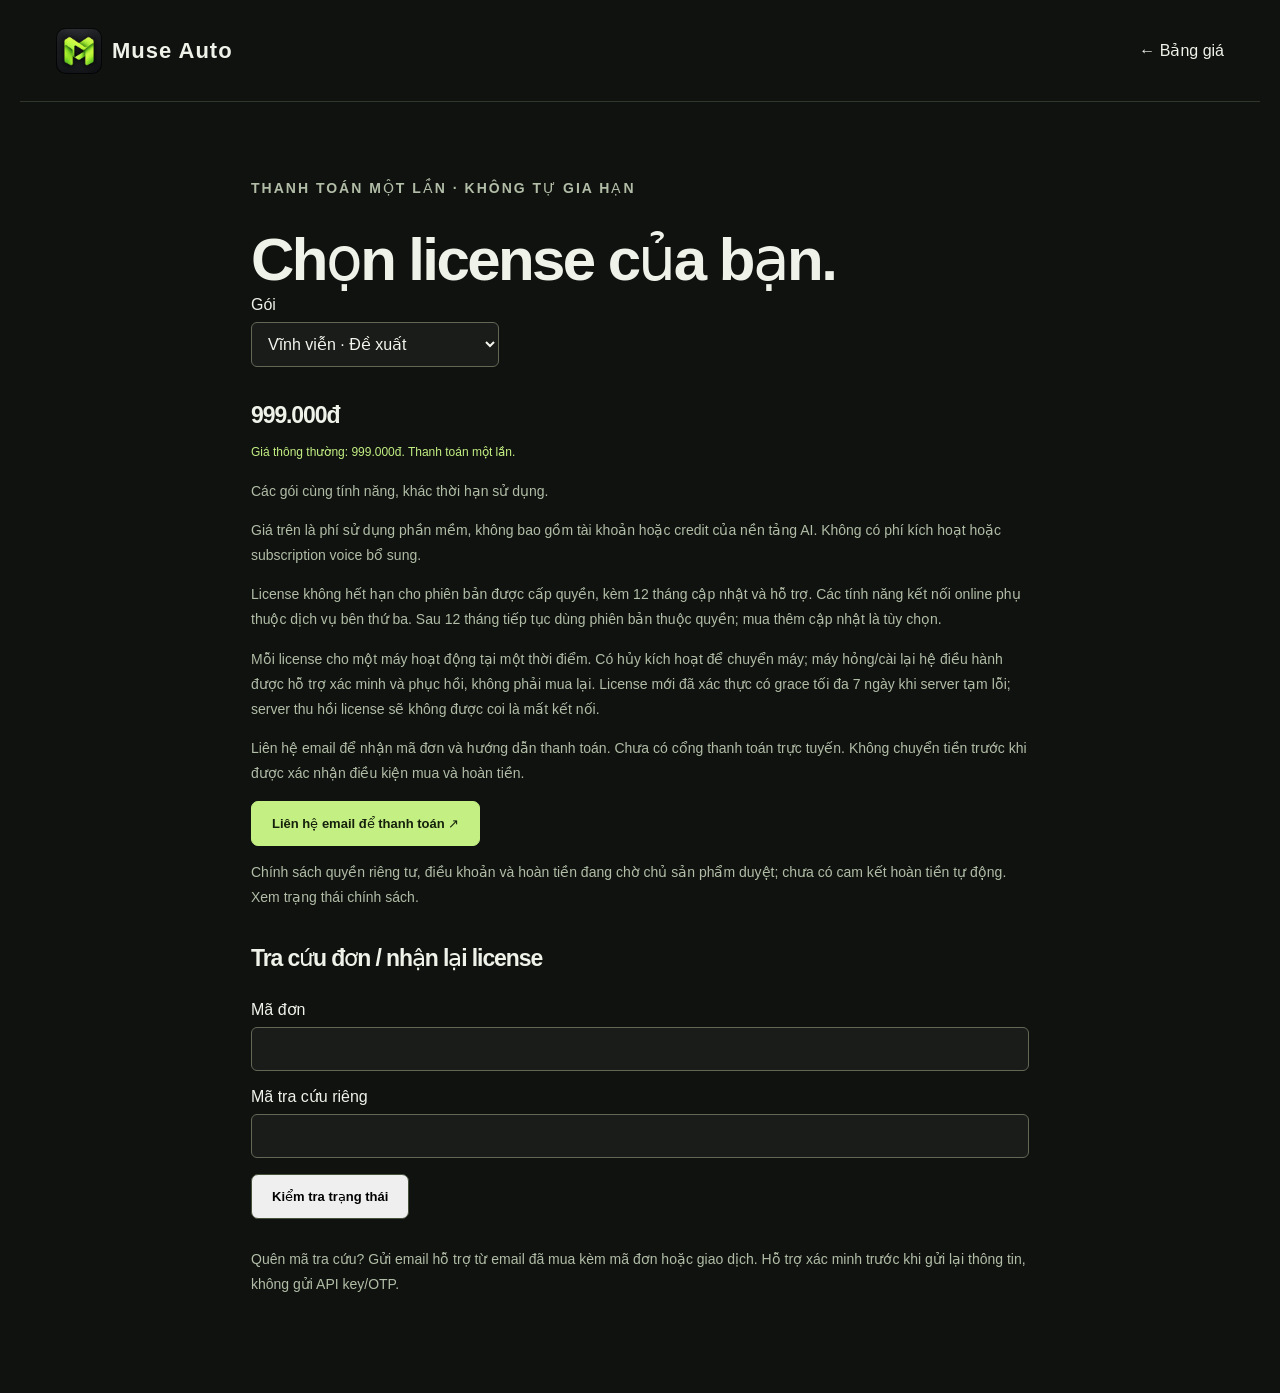
==== website/checkout.html @ 4dabc4f6 "Offer perpetual license for 499k during fixed seven-day launch campaign" ====
<!doctype html><html lang="vi"><head><meta charset="utf-8"><meta name="viewport" content="width=device-width,initial-scale=1"><meta name="referrer" content="no-referrer"><title>Mua license — Muse Auto</title><link rel="stylesheet" href="style.css"><script type="module" src="checkout.js"></script><link rel="icon" href="favicon.ico?v=1" sizes="any"><link rel="apple-touch-icon" href="muse-auto-logo.png"></head><body><header class="nav wrap"><a class="brand" href="index.html"><img class="brand-logo" src="muse-auto-logo.png" width="48" height="48" alt="">Muse Auto</a><a href="index.html#plans">← Bảng giá</a></header><main class="wrap policy"><p class="eyebrow">THANH TOÁN MỘT LẦN · KHÔNG TỰ GIA HẠN</p><h1>Chọn license của bạn.</h1><label>Gói <select id="plan"><option value="month1">1 tháng · Trải nghiệm</option><option value="month3">3 tháng · Sử dụng ngắn hạn</option><option value="month6">6 tháng · Tiết kiệm</option><option value="perpetual" selected>Vĩnh viễn · Đề xuất</option></select></label><h2 id="price">999.000đ</h2><p id="promotion" class="promotion-note" aria-live="polite"></p><p>Các gói cùng tính năng, khác thời hạn sử dụng.</p><p>Giá trên là phí sử dụng phần mềm, không bao gồm tài khoản hoặc credit của nền tảng AI. Không có phí kích hoạt hoặc subscription voice bổ sung.</p><p id="term"></p><p>Mỗi license cho một máy hoạt động tại một thời điểm. Có hủy kích hoạt để chuyển máy; máy hỏng/cài lại hệ điều hành được hỗ trợ xác minh và phục hồi, không phải mua lại. License mới đã xác thực có grace tối đa 7 ngày khi server tạm lỗi; server thu hồi license sẽ không được coi là mất kết nối.</p><p id="offline-note">Liên hệ email để nhận mã đơn và hướng dẫn thanh toán. Chưa có cổng thanh toán trực tuyến. Không chuyển tiền trước khi được xác nhận điều kiện mua và hoàn tiền.</p><a class="button primary" id="contact" href="mailto:charlie.nguyen.forwork@gmail.com">Liên hệ email để thanh toán ↗</a><p>Chính sách quyền riêng tư, điều khoản và hoàn tiền đang chờ chủ sản phẩm duyệt; chưa có cam kết hoàn tiền tự động. <a href="refund.html">Xem trạng thái chính sách</a>.</p><form id="create" hidden><h2>Tạo đơn để được hướng dẫn thanh toán</h2><label>Email nhận thông tin đơn <input id="email" type="email" required maxlength="254" autocomplete="email"></label><label>Mã license hiện có (chỉ khi gia hạn gói tháng) <input id="renewal" type="password" autocomplete="off"></label><button class="button">Tạo đơn chờ thanh toán</button><p>Đơn mới chưa có quyền sử dụng. Chỉ cấp license khi quản trị xác nhận giao dịch thực tế; ảnh chuyển khoản không tự động xác nhận thanh toán.</p></form><pre id="receipt"></pre><a id="save-receipt" hidden download="muse-auto-don-hang.txt">Lưu thông tin tra cứu</a><h2>Tra cứu đơn / nhận lại license</h2><form id="lookup"><label>Mã đơn <input id="order-id" required autocomplete="off"></label><label>Mã tra cứu riêng <input id="lookup-token" type="password" autocomplete="off"></label><button class="button">Kiểm tra trạng thái</button></form><p>Quên mã tra cứu? Gửi email hỗ trợ từ email đã mua kèm mã đơn hoặc giao dịch. Hỗ trợ xác minh trước khi gửi lại thông tin, không gửi API key/OTP.</p><pre id="result" role="status" aria-live="polite"></pre></main></body></html>
---- website/style.css ----
:root{--bg:#10120f;--panel:#191d17;--line:#30372b;--text:#eef2e9;--muted:#9da994;--lime:#c3ef83;--dark:#16210b;font-family:Inter,-apple-system,BlinkMacSystemFont,'Segoe UI',sans-serif;background:var(--bg);color:var(--text);font-synthesis:none;scroll-behavior:smooth}*{box-sizing:border-box}body{margin:0}a{color:inherit;text-decoration:none}button,a,summary{touch-action:manipulation}button{font:inherit}a:focus-visible,button:focus-visible,summary:focus-visible{outline:2px solid var(--lime);outline-offset:5px}p,h1,h2,h3{margin:0}p{line-height:1.75}.wrap{max-width:1240px;margin:auto;padding-left:36px;padding-right:36px}.nav{height:102px;display:flex;align-items:center;justify-content:space-between;border-bottom:1px solid var(--line);gap:20px}.brand{display:flex;align-items:center;gap:10px;font-size:22px;font-weight:750;letter-spacing:1px}.brand small{font-size:8px;letter-spacing:1.5px;color:var(--muted);max-width:65px;line-height:1.5}.mark{background:var(--lime);color:var(--dark);border-radius:9px;padding:5px 10px;font-size:26px}.nav nav{display:flex;gap:30px;font-size:12px;color:#c0c9b8}.button{display:inline-flex;align-items:center;justify-content:center;gap:22px;border:1px solid #46513c;padding:14px 20px;border-radius:7px;font-size:13px;font-weight:600;transition:background .2s}.button:hover{background:#2b3323}.button.primary{background:var(--lime);color:var(--dark);border-color:var(--lime)}.button.primary:hover{background:#d5ffa1}.button.small{padding:10px 17px}.eyebrow{color:var(--muted);font-size:10px;letter-spacing:2px;line-height:1.8;font-weight:600}.status-dot{display:inline-block;width:6px;height:6px;border-radius:50%;background:var(--lime);margin-right:6px}.hero{display:grid;grid-template-columns:1fr 1fr;gap:46px;align-items:center;padding-top:90px;padding-bottom:90px}h1{font-size:clamp(38px,4.8vw,60px);line-height:1.11;letter-spacing:-2.6px;font-weight:650;margin-top:23px}h1 em{font-style:normal;color:var(--lime)}.intro{max-width:430px;font-size:16px;color:#b1bba9;margin-top:25px}.actions{display:flex;align-items:center;gap:22px;margin-top:31px}.text-link{font-size:12px;border-bottom:1px solid #59694c;padding-bottom:4px;color:#c5dcad}.fine{font-size:10px;color:var(--muted);margin-top:22px}.demo{background:#1b2018;border:1px solid #404c35;border-radius:12px;box-shadow:0 20px 70px #0005;transform:rotate(1deg);overflow:hidden}.window-top{display:flex;align-items:center;justify-content:space-between;font-size:8px;letter-spacing:1px;color:#a7b398;padding:13px 16px;border-bottom:1px solid var(--line)}.window-top>span:first-child{color:#637655;letter-spacing:2px}.demo-body{padding:21px}.demo-heading{display:flex;align-items:center;justify-content:space-between;gap:10px}.demo-heading .eyebrow{font-size:7px;letter-spacing:1px}.demo-heading h2{font-size:19px;letter-spacing:-.4px;margin-top:7px}.pill{white-space:nowrap;padding:5px 9px;border:1px solid #48573b;border-radius:20px;font-size:8px;color:#c0d8a3}.landscape{height:165px;position:relative;overflow:hidden;border-radius:6px;margin:19px 0 5px;background:linear-gradient(180deg,#859686 0%,#c3c6a0 50%,#889560 100%)}.sun{position:absolute;top:24px;left:59%;width:40px;height:40px;border-radius:50%;background:#f4e9ae;box-shadow:0 0 65px 30px #eadfa560}.hill{position:absolute;width:130%;height:150%;border-radius:50%;transform:rotate(-13deg);top:70%;left:-10%;background:repeating-linear-gradient(0deg,#627d42 0 12px,#82974c 13px 25px,#556b36 26px 30px)}.hill.back{top:61%;left:29%;transform:rotate(20deg);background:#6c8054}.scene-label{position:absolute;left:13px;right:13px;bottom:10px;font-size:7px;letter-spacing:1px;color:#fff;display:flex;justify-content:space-between;text-shadow:0 1px 6px #000}.demo-row{display:flex;align-items:center;gap:14px;padding:14px 0;border-bottom:1px solid #343d2c;font-size:10px}.demo-row>span{color:#82956c;font-size:9px}.demo-row small{display:block;color:#8c9c7d;margin-top:5px;font-size:8px}.demo-row b{margin-left:auto;color:#badb97;background:#32452555;padding:5px 8px;border-radius:4px;font-size:8px;font-weight:500}.demo-row b.waiting{color:#b4bca7;background:#3d423555}.demo-caption{font-size:8px;color:#99a78c;padding-top:12px}.principles{padding-top:22px;padding-bottom:22px;border-top:1px solid var(--line);border-bottom:1px solid var(--line);display:flex;align-items:center;justify-content:space-between;gap:20px}.principles>span{font-size:8px;letter-spacing:1.2px;color:var(--muted)}.principles p{font-size:15px;color:#d0dac6}.section{padding-top:88px;padding-bottom:88px;scroll-margin-top:20px}.section-top{display:grid;grid-template-columns:1fr 2fr;gap:24px;align-items:start;margin-bottom:42px}h2{font-size:clamp(28px,3.4vw,40px);line-height:1.18;font-weight:550;letter-spacing:-1.1px}.steps{display:grid;grid-template-columns:repeat(3,1fr);gap:36px}.steps article{border-top:1px solid var(--line);padding-top:20px}.step-number{font-size:11px;color:var(--lime)}h3{font-size:19px;font-weight:550;letter-spacing:-.4px}.steps h3{margin:24px 0 12px}.steps p,.detail-row p{font-size:13px;color:#a7b39d}code{color:#c4d5b1;font-size:11px}.detail-row{display:grid;grid-template-columns:1fr 1fr;gap:60px;border-top:1px solid var(--line);margin-top:50px;padding-top:30px}.detail-row h3{margin:12px 0}.plans-section{background:#1a2016;border-top:1px solid #35402a;border-bottom:1px solid #35402a}.plan-grid{display:grid;grid-template-columns:repeat(4,1fr);gap:12px}.plan-grid article{border:1px solid #46513a;border-radius:8px;padding:23px 18px;display:flex;flex-direction:column;align-items:flex-start}.plan-grid article>p{font-size:9px;color:#a8b69a;letter-spacing:1px}.plan-grid h3{font-size:29px;margin:15px 0 8px}.plan-grid article>span{font-size:11px;color:#a8b69a;margin-bottom:25px}.plan-grid a{margin-top:auto;width:100%;font-size:11px;padding:11px}.plan-grid .forever{background:#c3ef8310;border-color:#8ca86c}.plan-note{font-size:11px;color:#a3b092;max-width:850px;margin-top:22px}.activation{margin-top:35px;display:flex;flex-wrap:wrap;gap:20px;align-items:center}.activation span{font-size:9px;letter-spacing:1px;color:#8e9d80}.activation b{font-size:12px;font-weight:500}.download-intro{margin-top:-15px;margin-bottom:30px;max-width:720px;color:#a7b39d;font-size:14px}.download-grid{display:grid;grid-template-columns:1fr 1fr;gap:22px}.download-grid article{padding:29px;border:1px solid #3c4733;background:#181d15;border-radius:8px}.os-symbol{font-size:30px;color:#c9dda9}.download-grid h3{font-size:27px;margin-top:20px}.download-grid article>p{font-size:12px;color:#a7b39d;margin-top:8px}.badge{display:inline-block;color:#d8c98a;background:#60572a33;border:1px solid #62573577;border-radius:5px;padding:6px 9px;margin-top:16px;font-size:10px}.download-grid article>p.requirements{font-size:12px;min-height:70px;margin-top:20px}.download-actions{display:flex;gap:8px;flex-wrap:wrap;margin:24px 0 17px}.download-actions button{border:1px solid #46513a;color:#a3af97;background:#262e20;padding:10px 12px;border-radius:5px;font-size:11px;cursor:not-allowed}.download-note{color:#89977d;font-size:11px;margin-top:22px}.faq{border-top:1px solid var(--line)}details{max-width:790px;margin-left:auto;border-bottom:1px solid var(--line);padding:22px 0}summary{font-size:15px;cursor:pointer}details p{font-size:13px;color:#a9b59f;padding-top:17px}.closing{border-top:1px solid var(--line);padding-top:65px;padding-bottom:70px;text-align:center}.closing h2{margin:20px 0 28px}footer{display:flex;align-items:center;gap:30px;justify-content:space-between;padding-top:25px!important;padding-bottom:30px!important;border-top:1px solid var(--line)}footer .brand{font-size:17px}footer p,footer a{font-size:10px;color:#9ca88f}footer div{display:flex;gap:18px}.policy{max-width:850px;padding-top:60px;padding-bottom:80px}.policy h1{font-size:38px;line-height:1.2}.policy h2{font-size:23px;margin:35px 0 13px}.policy p,.policy li{font-size:14px;color:#b1bda7;line-height:1.8}.policy p{margin:14px 0}.policy ul{padding-left:20px}@media(max-width:900px){.hero{grid-template-columns:1fr;gap:40px;padding-top:55px}.hero-copy{max-width:650px}.demo{max-width:620px;transform:none}.principles>span:last-child{display:none}.section-top{grid-template-columns:1fr;gap:15px}.plan-grid{grid-template-columns:1fr 1fr}.nav nav{gap:15px;font-size:11px}.brand small{display:none}}@media(max-width:600px){.wrap{padding-left:22px;padding-right:22px}.nav{height:78px}.nav nav{display:none}.hero{padding-top:45px;padding-bottom:45px}h1{letter-spacing:-1.6px;font-size:39px}.intro{font-size:15px}.actions{gap:18px;align-items:flex-start;flex-direction:column}.demo-body{padding:15px}.principles{align-items:flex-start;flex-direction:column;gap:9px}.steps,.detail-row,.download-grid{grid-template-columns:1fr}.steps{gap:25px}.steps h3{margin-top:15px}.section{padding-top:55px;padding-bottom:55px}.detail-row{gap:28px}.plan-grid{gap:9px}.plan-grid article{padding:18px 13px}.plan-grid h3{font-size:25px}.plan-grid article>span{min-height:35px}.plan-grid a{font-size:10px;padding:10px 4px}.activation{gap:12px}.activation>span:first-child{width:100%}.download-grid article>p.requirements{min-height:0}.closing h2{font-size:30px}footer{align-items:flex-start;flex-direction:column;gap:16px}.policy h1{font-size:33px}}@media(prefers-reduced-motion:reduce){:root{scroll-behavior:auto}.button{transition:none}}

/* Commercial flows */
.product-shot{margin:0;align-self:center;min-width:0}.product-shot img{width:100%;height:auto;border:1px solid #394130;border-radius:16px;box-shadow:0 20px 60px #0006}.product-shot figcaption{font-size:12px;color:var(--muted,#a1a1a1);margin-top:12px}.price{font-size:clamp(24px,2.5vw,36px);margin:12px 0;display:block}.plan-grid .forever{outline:3px solid #b6e66f;box-shadow:0 0 40px #b6e622}.plan-grid .saving{border-color:#849a5f}.plan-grid .plan-contact{font-size:13px;margin-top:14px;text-decoration:underline}.policy input,.policy select{display:block;max-width:100%;width:100%;padding:12px;margin:8px 0 16px;background:#191c19;color:#f4f5ee;border:1px solid #626856;border-radius:6px;font:inherit}.policy pre{white-space:pre-wrap;overflow-wrap:anywhere;font:inherit}.policy label{display:block}.policy form{margin:28px 0}.policy select{width:auto}.policy h1{font-size:clamp(32px,6vw,60px)}.policy [hidden]{display:none!important}.section ol{line-height:1.8;padding-left:24px}.section li{margin-bottom:12px}@media(max-width:700px){.activation{flex-wrap:wrap}.actions{flex-wrap:wrap}.plan-grid .forever{outline-offset:-3px}.product-shot{margin-top:24px}}

/* Pricing: price and the actual product benefits in every plan. */
.plan-grid article{display:flex;flex-direction:column}.plan-grid .plan-description{font-size:13px;line-height:1.65;letter-spacing:0;text-transform:none;color:#b9c5ad;min-height:65px;margin:18px 0}.plan-features{padding:0;margin:0 0 20px;list-style:none;display:grid;gap:13px}.plan-features li{display:flex;align-items:flex-start;gap:9px;font-size:13px;line-height:1.65;color:#d1dac8}.plan-features li>span:first-child{color:#b9ee7c;font-weight:700;flex-shrink:0}.plan-grid .plan-renewal{font-size:12px;letter-spacing:0;text-transform:none;margin:auto 0 18px;color:#b9c5ad}.plan-grid article>.button{margin-top:0}.plan-grid .forever>.button{background:#c3ee83;color:#18210f;border-color:#c3ee83}.plan-grid article>.plan-contact{margin-top:12px}@media(max-width:600px){.plan-grid{grid-template-columns:1fr;gap:18px}.plan-grid article{padding:26px}.plan-grid .plan-description{min-height:0}.plan-features li{font-size:14px}.plan-grid a{font-size:13px;padding:12px}.plan-grid article>span{min-height:0}.plan-grid .price{font-size:36px}}

.plan-grid .plan-comparison{font-size:13px;line-height:1.65;letter-spacing:0;text-transform:none;min-height:66px;margin:0 0 24px;font-weight:600;color:#c4ee91}.plan-grid .plan-comparison.baseline{color:#aebba2;font-weight:400}@media(max-width:600px){.plan-grid .plan-comparison{min-height:0}}

/* Installation and FAQ */
.install-steps{display:grid;grid-template-columns:repeat(4,minmax(0,1fr));gap:24px;list-style:none!important;padding:0!important;margin:0}.install-steps li{border-top:1px solid var(--line);padding-top:22px;margin:0;min-width:0}.install-number{display:block;color:var(--lime);font-size:12px;margin-bottom:22px}.install-steps h3{font-size:19px;line-height:1.35;margin-bottom:12px}.install-steps p{font-size:14px;color:var(--muted);line-height:1.8}.faq{display:grid;grid-template-columns:minmax(0,1fr) minmax(0,1.6fr);gap:64px;align-items:start}.faq>.section-top{display:block;margin:0}.faq h2{margin-top:18px;font-size:clamp(28px,3vw,38px)}.faq-list{min-width:0;border-top:1px solid var(--line)}.faq-list details{max-width:none;margin:0;padding:22px 0}.faq-list summary{display:flex;justify-content:space-between;align-items:center;gap:20px;list-style:none;font-size:15px;line-height:1.6;font-weight:500}.faq-list summary::-webkit-details-marker{display:none}.faq-list summary::after{content:'+';color:var(--lime);font-size:22px;font-weight:400;flex-shrink:0}.faq-list details[open] summary::after{content:'−'}.faq-list details p{font-size:14px;line-height:1.85;padding-top:14px;padding-right:36px}.faq-list details[open] summary{color:var(--lime)}@media(max-width:900px){.install-steps{grid-template-columns:repeat(2,minmax(0,1fr))}.faq{grid-template-columns:1fr;gap:32px}.faq h2 br{display:none}}@media(max-width:600px){.install-steps{grid-template-columns:1fr;gap:28px}.install-number{margin-bottom:12px}.faq-list summary{font-size:15px}.faq-list details p{padding-right:0}.faq-list details{padding:20px 0}}

/* FAQ shares the section label’s left edge on every screen. */
.faq{display:block}.faq>.section-top{display:block;margin:0 0 32px}.faq-list{width:100%;max-width:none;margin:0}.faq-list details{margin:0;max-width:none}

/* Shared Muse Auto app identity. */
.brand-logo{display:block;width:46px;height:46px;object-fit:contain;flex-shrink:0;border-radius:10px}.brand .mark{display:none}footer .brand-logo{width:30px;height:30px;border-radius:7px}@media(max-width:600px){.brand-logo{width:38px;height:38px}.nav .brand{font-size:19px;letter-spacing:.4px}}

.plan-grid .promotion-note,.policy .promotion-note{font-size:12px;line-height:1.7;letter-spacing:0;text-transform:none;color:#c3ef83;margin:8px 0 16px}.promotion-note:empty{display:none}.plan-grid .forever .plan-label{line-height:1.7}
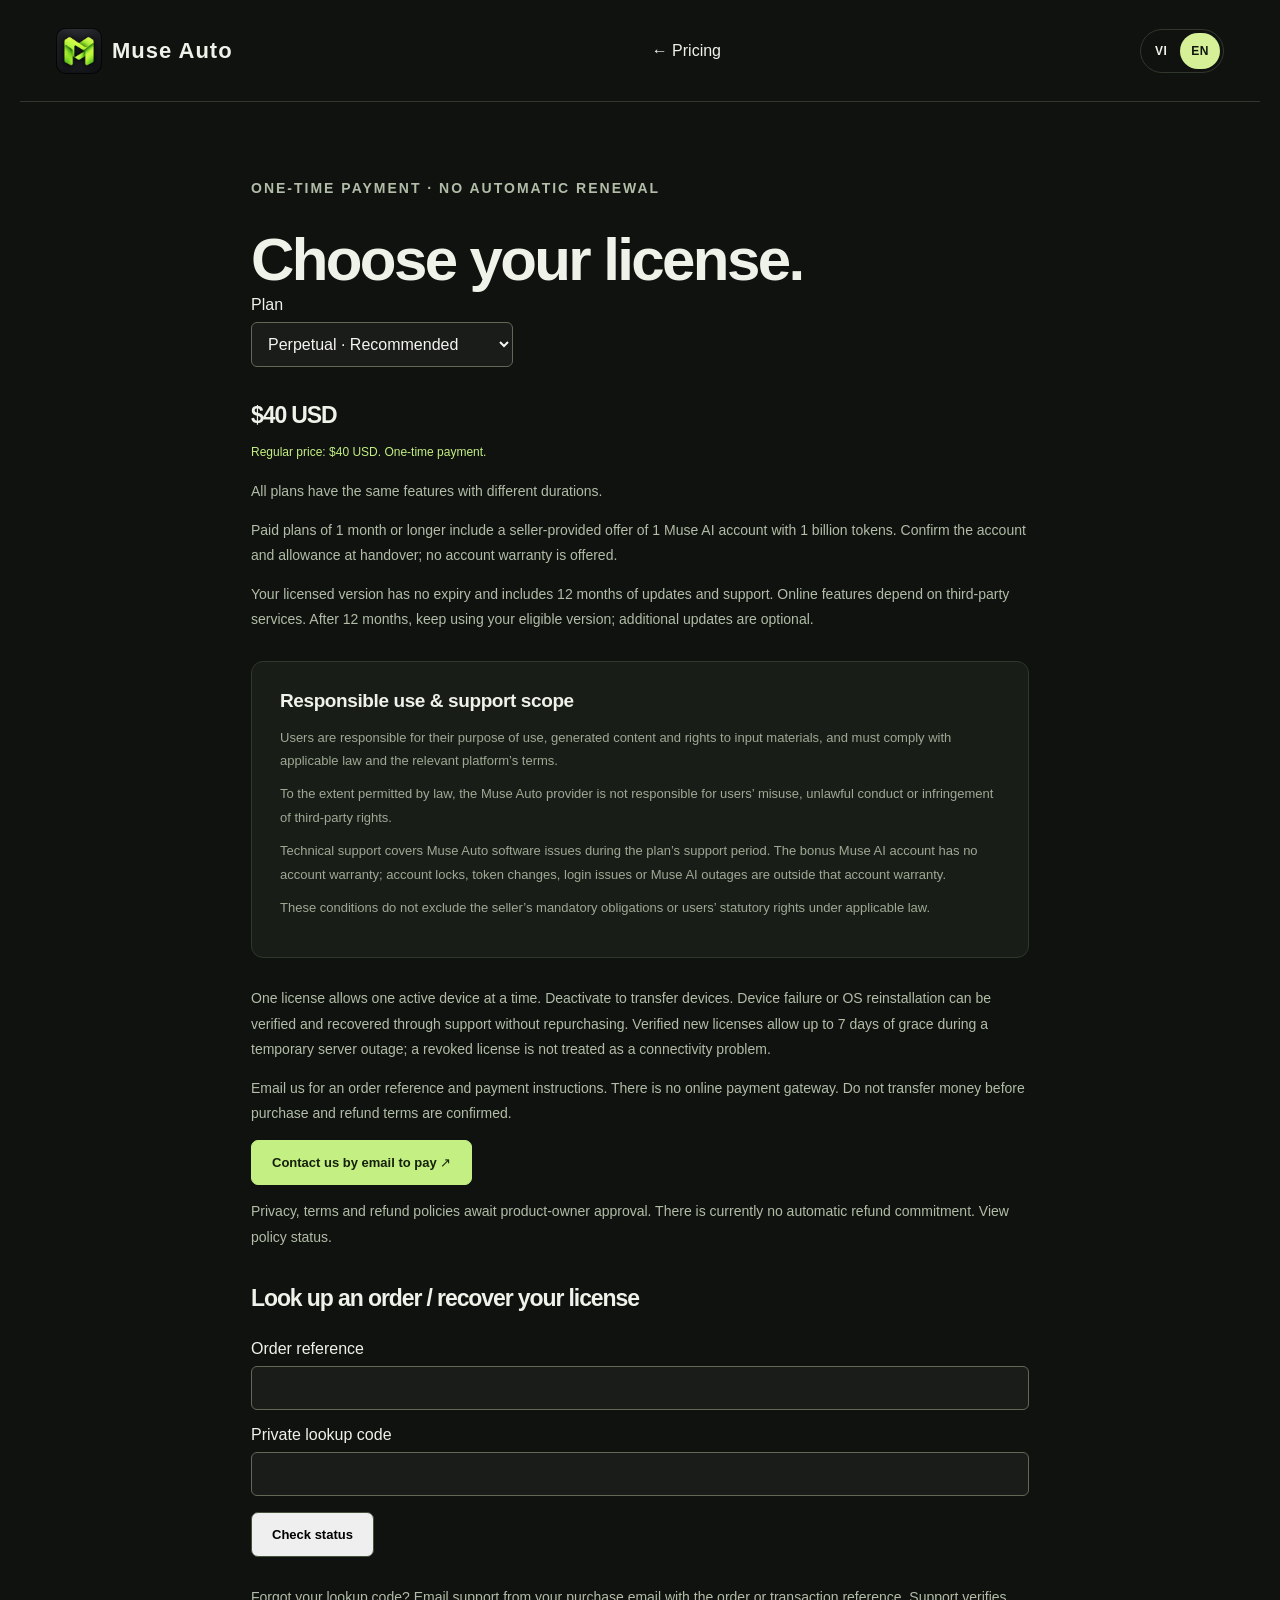
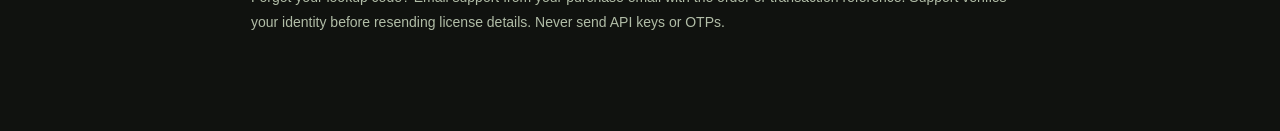
==== commit df024084: "Publish one-day free trial, Muse account offer and support terms" ====
--- a/website/checkout.html
+++ b/website/checkout.html
@@ -1 +1 @@
-<!doctype html><html lang="vi"><head><meta charset="utf-8"><meta name="viewport" content="width=device-width,initial-scale=1"><meta name="referrer" content="no-referrer"><title>Mua license — Muse Auto</title><link rel="stylesheet" href="style.css"><script type="module" src="checkout.js"></script><link rel="icon" href="favicon.ico?v=1" sizes="any"><link rel="apple-touch-icon" href="muse-auto-logo.png"></head><body><header class="nav wrap"><a class="brand" href="index.html"><img class="brand-logo" src="muse-auto-logo.png" width="48" height="48" alt="">Muse Auto</a><a href="index.html#plans">← Bảng giá</a></header><main class="wrap policy"><p class="eyebrow">THANH TOÁN MỘT LẦN · KHÔNG TỰ GIA HẠN</p><h1>Chọn license của bạn.</h1><label>Gói <select id="plan"><option value="month1">1 tháng · Trải nghiệm</option><option value="month3">3 tháng · Sử dụng ngắn hạn</option><option value="month6">6 tháng · Tiết kiệm</option><option value="perpetual" selected>Vĩnh viễn · Đề xuất</option></select></label><h2 id="price">999.000đ</h2><p id="promotion" class="promotion-note" aria-live="polite"></p><p>Các gói cùng tính năng, khác thời hạn sử dụng.</p><p>Giá trên là phí sử dụng phần mềm, không bao gồm tài khoản hoặc credit của nền tảng AI. Không có phí kích hoạt hoặc subscription voice bổ sung.</p><p id="term"></p><p>Mỗi license cho một máy hoạt động tại một thời điểm. Có hủy kích hoạt để chuyển máy; máy hỏng/cài lại hệ điều hành được hỗ trợ xác minh và phục hồi, không phải mua lại. License mới đã xác thực có grace tối đa 7 ngày khi server tạm lỗi; server thu hồi license sẽ không được coi là mất kết nối.</p><p id="offline-note">Liên hệ email để nhận mã đơn và hướng dẫn thanh toán. Chưa có cổng thanh toán trực tuyến. Không chuyển tiền trước khi được xác nhận điều kiện mua và hoàn tiền.</p><a class="button primary" id="contact" href="mailto:charlie.nguyen.forwork@gmail.com">Liên hệ email để thanh toán ↗</a><p>Chính sách quyền riêng tư, điều khoản và hoàn tiền đang chờ chủ sản phẩm duyệt; chưa có cam kết hoàn tiền tự động. <a href="refund.html">Xem trạng thái chính sách</a>.</p><form id="create" hidden><h2>Tạo đơn để được hướng dẫn thanh toán</h2><label>Email nhận thông tin đơn <input id="email" type="email" required maxlength="254" autocomplete="email"></label><label>Mã license hiện có (chỉ khi gia hạn gói tháng) <input id="renewal" type="password" autocomplete="off"></label><button class="button">Tạo đơn chờ thanh toán</button><p>Đơn mới chưa có quyền sử dụng. Chỉ cấp license khi quản trị xác nhận giao dịch thực tế; ảnh chuyển khoản không tự động xác nhận thanh toán.</p></form><pre id="receipt"></pre><a id="save-receipt" hidden download="muse-auto-don-hang.txt">Lưu thông tin tra cứu</a><h2>Tra cứu đơn / nhận lại license</h2><form id="lookup"><label>Mã đơn <input id="order-id" required autocomplete="off"></label><label>Mã tra cứu riêng <input id="lookup-token" type="password" autocomplete="off"></label><button class="button">Kiểm tra trạng thái</button></form><p>Quên mã tra cứu? Gửi email hỗ trợ từ email đã mua kèm mã đơn hoặc giao dịch. Hỗ trợ xác minh trước khi gửi lại thông tin, không gửi API key/OTP.</p><pre id="result" role="status" aria-live="polite"></pre></main></body></html>
+<!doctype html><html lang="vi"><head><meta charset="utf-8"><meta name="viewport" content="width=device-width,initial-scale=1"><meta name="referrer" content="no-referrer"><title>Mua license — Muse Auto</title><link rel="stylesheet" href="style.css"><script type="module" src="checkout.js"></script><link rel="icon" href="favicon.ico?v=1" sizes="any"><link rel="apple-touch-icon" href="muse-auto-logo.png"></head><body><header class="nav wrap"><a class="brand" href="index.html"><img class="brand-logo" src="muse-auto-logo.png" width="48" height="48" alt="">Muse Auto</a><a href="index.html#plans">← Bảng giá</a></header><main class="wrap policy"><p class="eyebrow">THANH TOÁN MỘT LẦN · KHÔNG TỰ GIA HẠN</p><h1>Chọn license của bạn.</h1><label>Gói <select id="plan"><option value="month1">1 tháng · Trải nghiệm</option><option value="month3">3 tháng · Sử dụng ngắn hạn</option><option value="month6">6 tháng · Tiết kiệm</option><option value="perpetual" selected>Vĩnh viễn · Đề xuất</option></select></label><h2 id="price">999.000đ</h2><p id="promotion" class="promotion-note" aria-live="polite"></p><p>Các gói cùng tính năng, khác thời hạn sử dụng.</p><p>Gói trả phí từ 1 tháng có ưu đãi 1 tài khoản Muse AI với 1 tỷ token do bên bán cung cấp. Tài khoản và hạn mức cần được xác nhận khi bàn giao; không có bảo hành tài khoản.</p><p id="term"></p><section class="support-scope"><h3>Sử dụng có trách nhiệm &amp; phạm vi hỗ trợ</h3><p>Người dùng chịu trách nhiệm về mục đích sử dụng, nội dung tạo ra và quyền sử dụng dữ liệu đầu vào; phải tuân thủ pháp luật và điều khoản của nền tảng liên quan.</p><p>Bên cung cấp Muse Auto không chịu trách nhiệm cho hành vi sử dụng tool sai mục đích, vi phạm pháp luật hoặc quyền của bên thứ ba do người dùng thực hiện, trong phạm vi pháp luật cho phép.</p><p>Hỗ trợ kỹ thuật áp dụng cho lỗi và vấn đề của phần mềm Muse Auto trong thời hạn hỗ trợ của gói. Tài khoản Muse AI tặng kèm không được bảo hành; khóa tài khoản, thay đổi token, đăng nhập hoặc gián đoạn từ Muse AI không thuộc bảo hành tài khoản.</p><p>Các điều kiện này không loại trừ trách nhiệm bắt buộc của bên bán hoặc quyền hợp pháp của người dùng theo pháp luật áp dụng.</p></section><p>Mỗi license cho một máy hoạt động tại một thời điểm. Có hủy kích hoạt để chuyển máy; máy hỏng/cài lại hệ điều hành được hỗ trợ xác minh và phục hồi, không phải mua lại. License mới đã xác thực có grace tối đa 7 ngày khi server tạm lỗi; server thu hồi license sẽ không được coi là mất kết nối.</p><p id="offline-note">Liên hệ email để nhận mã đơn và hướng dẫn thanh toán. Chưa có cổng thanh toán trực tuyến. Không chuyển tiền trước khi được xác nhận điều kiện mua và hoàn tiền.</p><a class="button primary" id="contact" href="mailto:charlie.nguyen.forwork@gmail.com">Liên hệ email để thanh toán ↗</a><p>Chính sách quyền riêng tư, điều khoản và hoàn tiền đang chờ chủ sản phẩm duyệt; chưa có cam kết hoàn tiền tự động. <a href="refund.html">Xem trạng thái chính sách</a>.</p><form id="create" hidden><h2>Tạo đơn để được hướng dẫn thanh toán</h2><label>Email nhận thông tin đơn <input id="email" type="email" required maxlength="254" autocomplete="email"></label><label>Mã license hiện có (chỉ khi gia hạn gói tháng) <input id="renewal" type="password" autocomplete="off"></label><button class="button">Tạo đơn chờ thanh toán</button><p>Đơn mới chưa có quyền sử dụng. Chỉ cấp license khi quản trị xác nhận giao dịch thực tế; ảnh chuyển khoản không tự động xác nhận thanh toán.</p></form><pre id="receipt"></pre><a id="save-receipt" hidden download="muse-auto-don-hang.txt">Lưu thông tin tra cứu</a><h2>Tra cứu đơn / nhận lại license</h2><form id="lookup"><label>Mã đơn <input id="order-id" required autocomplete="off"></label><label>Mã tra cứu riêng <input id="lookup-token" type="password" autocomplete="off"></label><button class="button">Kiểm tra trạng thái</button></form><p>Quên mã tra cứu? Gửi email hỗ trợ từ email đã mua kèm mã đơn hoặc giao dịch. Hỗ trợ xác minh trước khi gửi lại thông tin, không gửi API key/OTP.</p><pre id="result" role="status" aria-live="polite"></pre></main></body></html>
--- a/website/style.css
+++ b/website/style.css
@@ -18,3 +18,11 @@
 .brand-logo{display:block;width:46px;height:46px;object-fit:contain;flex-shrink:0;border-radius:10px}.brand .mark{display:none}footer .brand-logo{width:30px;height:30px;border-radius:7px}@media(max-width:600px){.brand-logo{width:38px;height:38px}.nav .brand{font-size:19px;letter-spacing:.4px}}
 
 .plan-grid .promotion-note,.policy .promotion-note{font-size:12px;line-height:1.7;letter-spacing:0;text-transform:none;color:#c3ef83;margin:8px 0 16px}.promotion-note:empty{display:none}.plan-grid .forever .plan-label{line-height:1.7}
+
+.video-demo{min-width:0;scroll-margin-top:24px}.video-demo iframe{display:block;width:100%;height:auto;aspect-ratio:16/9;border:0;border-radius:8px;background:#000}.video-demo figcaption{line-height:1.7}.video-demo figcaption a{font-size:inherit}
+
+.studio-release{border-top:1px solid var(--line)}.studio-release-intro{max-width:760px;color:var(--muted);font-size:15px;margin-bottom:28px}.studio-release-shot{margin:0 0 36px;border:1px solid var(--line);border-radius:12px;overflow:hidden;background:#151718}.studio-release-shot img{display:block;width:100%;height:auto}.studio-release-shot figcaption{padding:14px 18px;color:var(--muted);font-size:11px;line-height:1.7}.studio-release-limit{color:var(--muted);font-size:12px;line-height:1.8;margin:28px 0 18px;max-width:850px}
+
+.language-switch{display:inline-flex;flex:none;gap:2px;padding:3px;border:1px solid var(--line,#424b38);border-radius:999px}.language-switch button{font:inherit;font-size:12px;font-weight:700;letter-spacing:.04em;cursor:pointer;border:0;border-radius:999px;padding:8px 11px;background:transparent;color:inherit;min-height:36px}.language-switch button[aria-pressed="true"]{background:#d6f098;color:#10150c}.language-switch button:focus-visible{outline:2px solid #d6f098;outline-offset:3px}html[lang="en"] .hero h1{font-size:clamp(44px,5.5vw,82px)}@media(max-width:640px){.nav{height:auto;min-height:78px;padding-top:16px;padding-bottom:16px;flex-wrap:wrap;gap:14px}.nav .language-switch{margin-left:auto}html[lang="en"] .hero h1{font-size:44px}}
+
+.offer-grid{display:grid;grid-template-columns:1fr 1.35fr;gap:20px;margin:28px 0}.trial-card,.account-offer,.support-scope{border:1px solid var(--line);border-radius:12px;padding:28px;background:var(--panel)}.trial-card{border-color:#89ab5c}.offer-grid h3{font-size:23px;line-height:1.35;margin:10px 0 16px}.offer-grid p,.support-scope p{font-size:13px;color:var(--muted);margin:10px 0}.free-price{display:block;font-size:32px;color:var(--lime)}.trial-card .button{margin-top:16px}.support-scope{margin:28px 0}.support-scope h3{font-size:19px;margin-bottom:14px}@media(max-width:700px){.offer-grid{grid-template-columns:1fr}.trial-card,.account-offer,.support-scope{padding:22px}.offer-grid h3{font-size:21px}}
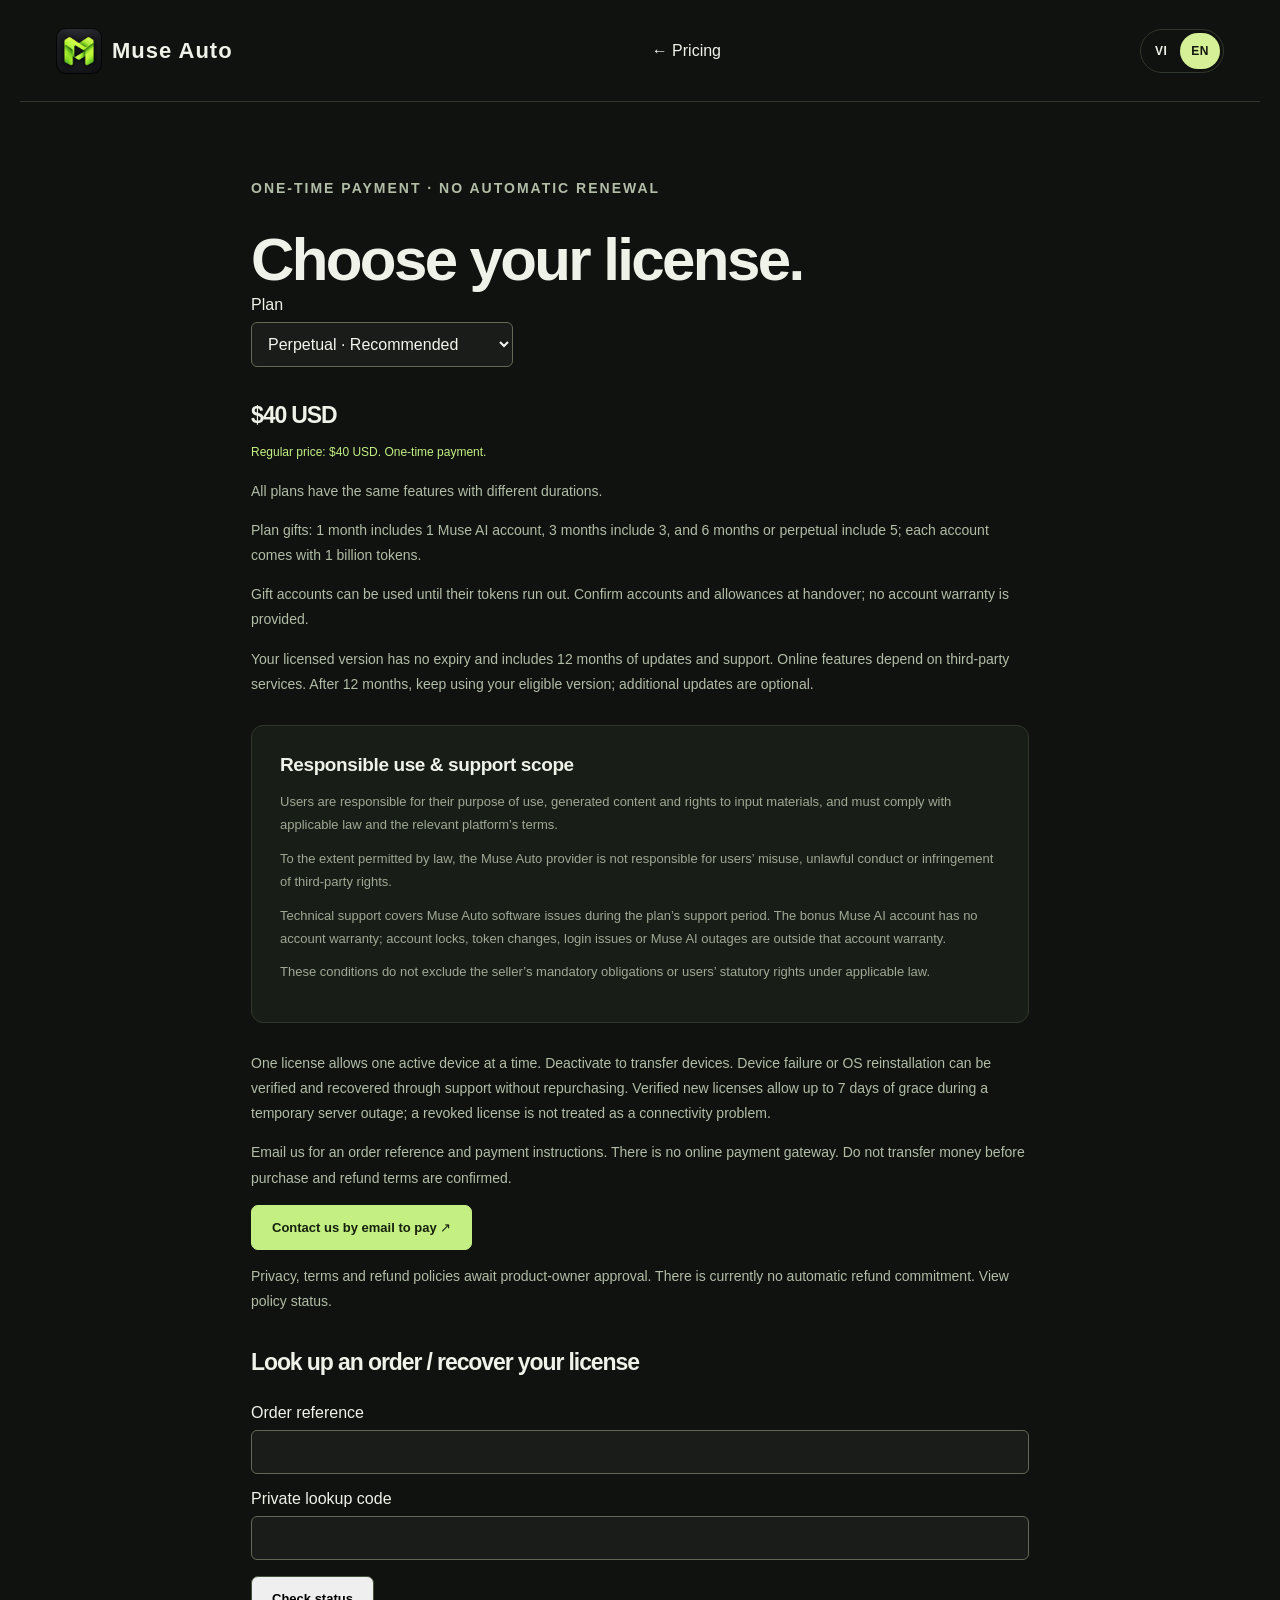
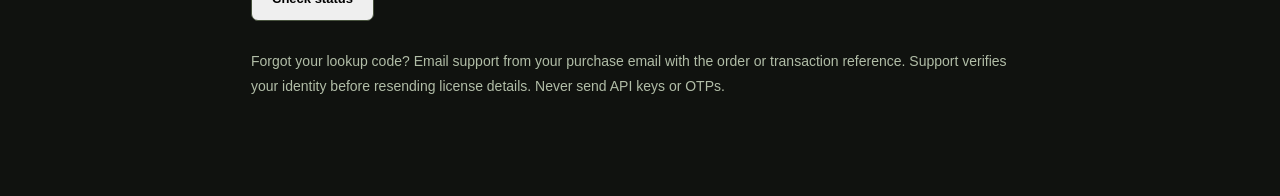
==== commit bd0fbf00: "Publish feature table and tiered Muse AI account gifts" ====
--- a/website/checkout.html
+++ b/website/checkout.html
@@ -1 +1 @@
-<!doctype html><html lang="vi"><head><meta charset="utf-8"><meta name="viewport" content="width=device-width,initial-scale=1"><meta name="referrer" content="no-referrer"><title>Mua license — Muse Auto</title><link rel="stylesheet" href="style.css"><script type="module" src="checkout.js"></script><link rel="icon" href="favicon.ico?v=1" sizes="any"><link rel="apple-touch-icon" href="muse-auto-logo.png"></head><body><header class="nav wrap"><a class="brand" href="index.html"><img class="brand-logo" src="muse-auto-logo.png" width="48" height="48" alt="">Muse Auto</a><a href="index.html#plans">← Bảng giá</a></header><main class="wrap policy"><p class="eyebrow">THANH TOÁN MỘT LẦN · KHÔNG TỰ GIA HẠN</p><h1>Chọn license của bạn.</h1><label>Gói <select id="plan"><option value="month1">1 tháng · Trải nghiệm</option><option value="month3">3 tháng · Sử dụng ngắn hạn</option><option value="month6">6 tháng · Tiết kiệm</option><option value="perpetual" selected>Vĩnh viễn · Đề xuất</option></select></label><h2 id="price">999.000đ</h2><p id="promotion" class="promotion-note" aria-live="polite"></p><p>Các gói cùng tính năng, khác thời hạn sử dụng.</p><p>Gói trả phí từ 1 tháng có ưu đãi 1 tài khoản Muse AI với 1 tỷ token do bên bán cung cấp. Tài khoản và hạn mức cần được xác nhận khi bàn giao; không có bảo hành tài khoản.</p><p id="term"></p><section class="support-scope"><h3>Sử dụng có trách nhiệm &amp; phạm vi hỗ trợ</h3><p>Người dùng chịu trách nhiệm về mục đích sử dụng, nội dung tạo ra và quyền sử dụng dữ liệu đầu vào; phải tuân thủ pháp luật và điều khoản của nền tảng liên quan.</p><p>Bên cung cấp Muse Auto không chịu trách nhiệm cho hành vi sử dụng tool sai mục đích, vi phạm pháp luật hoặc quyền của bên thứ ba do người dùng thực hiện, trong phạm vi pháp luật cho phép.</p><p>Hỗ trợ kỹ thuật áp dụng cho lỗi và vấn đề của phần mềm Muse Auto trong thời hạn hỗ trợ của gói. Tài khoản Muse AI tặng kèm không được bảo hành; khóa tài khoản, thay đổi token, đăng nhập hoặc gián đoạn từ Muse AI không thuộc bảo hành tài khoản.</p><p>Các điều kiện này không loại trừ trách nhiệm bắt buộc của bên bán hoặc quyền hợp pháp của người dùng theo pháp luật áp dụng.</p></section><p>Mỗi license cho một máy hoạt động tại một thời điểm. Có hủy kích hoạt để chuyển máy; máy hỏng/cài lại hệ điều hành được hỗ trợ xác minh và phục hồi, không phải mua lại. License mới đã xác thực có grace tối đa 7 ngày khi server tạm lỗi; server thu hồi license sẽ không được coi là mất kết nối.</p><p id="offline-note">Liên hệ email để nhận mã đơn và hướng dẫn thanh toán. Chưa có cổng thanh toán trực tuyến. Không chuyển tiền trước khi được xác nhận điều kiện mua và hoàn tiền.</p><a class="button primary" id="contact" href="mailto:charlie.nguyen.forwork@gmail.com">Liên hệ email để thanh toán ↗</a><p>Chính sách quyền riêng tư, điều khoản và hoàn tiền đang chờ chủ sản phẩm duyệt; chưa có cam kết hoàn tiền tự động. <a href="refund.html">Xem trạng thái chính sách</a>.</p><form id="create" hidden><h2>Tạo đơn để được hướng dẫn thanh toán</h2><label>Email nhận thông tin đơn <input id="email" type="email" required maxlength="254" autocomplete="email"></label><label>Mã license hiện có (chỉ khi gia hạn gói tháng) <input id="renewal" type="password" autocomplete="off"></label><button class="button">Tạo đơn chờ thanh toán</button><p>Đơn mới chưa có quyền sử dụng. Chỉ cấp license khi quản trị xác nhận giao dịch thực tế; ảnh chuyển khoản không tự động xác nhận thanh toán.</p></form><pre id="receipt"></pre><a id="save-receipt" hidden download="muse-auto-don-hang.txt">Lưu thông tin tra cứu</a><h2>Tra cứu đơn / nhận lại license</h2><form id="lookup"><label>Mã đơn <input id="order-id" required autocomplete="off"></label><label>Mã tra cứu riêng <input id="lookup-token" type="password" autocomplete="off"></label><button class="button">Kiểm tra trạng thái</button></form><p>Quên mã tra cứu? Gửi email hỗ trợ từ email đã mua kèm mã đơn hoặc giao dịch. Hỗ trợ xác minh trước khi gửi lại thông tin, không gửi API key/OTP.</p><pre id="result" role="status" aria-live="polite"></pre></main></body></html>
+<!doctype html><html lang="vi"><head><meta charset="utf-8"><meta name="viewport" content="width=device-width,initial-scale=1"><meta name="referrer" content="no-referrer"><title>Mua license — Muse Auto</title><link rel="stylesheet" href="style.css"><script type="module" src="checkout.js"></script><link rel="icon" href="favicon.ico?v=1" sizes="any"><link rel="apple-touch-icon" href="muse-auto-logo.png"></head><body><header class="nav wrap"><a class="brand" href="index.html"><img class="brand-logo" src="muse-auto-logo.png" width="48" height="48" alt="">Muse Auto</a><a href="index.html#plans">← Bảng giá</a></header><main class="wrap policy"><p class="eyebrow">THANH TOÁN MỘT LẦN · KHÔNG TỰ GIA HẠN</p><h1>Chọn license của bạn.</h1><label>Gói <select id="plan"><option value="month1">1 tháng · Trải nghiệm</option><option value="month3">3 tháng · Sử dụng ngắn hạn</option><option value="month6">6 tháng · Tiết kiệm</option><option value="perpetual" selected>Vĩnh viễn · Đề xuất</option></select></label><h2 id="price">999.000đ</h2><p id="promotion" class="promotion-note" aria-live="polite"></p><p>Các gói cùng tính năng, khác thời hạn sử dụng.</p><p>Ưu đãi theo gói: 1 tháng tặng 1 tài khoản, 3 tháng tặng 3 tài khoản, 6 tháng hoặc vĩnh viễn tặng 5 tài khoản Muse AI; mỗi tài khoản có 1 tỷ token.</p><p>Tài khoản ưu đãi được sử dụng đến khi hết token. Tài khoản và hạn mức cần được xác nhận khi bàn giao; không có bảo hành tài khoản.</p><p id="term"></p><section class="support-scope"><h3>Sử dụng có trách nhiệm &amp; phạm vi hỗ trợ</h3><p>Người dùng chịu trách nhiệm về mục đích sử dụng, nội dung tạo ra và quyền sử dụng dữ liệu đầu vào; phải tuân thủ pháp luật và điều khoản của nền tảng liên quan.</p><p>Bên cung cấp Muse Auto không chịu trách nhiệm cho hành vi sử dụng tool sai mục đích, vi phạm pháp luật hoặc quyền của bên thứ ba do người dùng thực hiện, trong phạm vi pháp luật cho phép.</p><p>Hỗ trợ kỹ thuật áp dụng cho lỗi và vấn đề của phần mềm Muse Auto trong thời hạn hỗ trợ của gói. Tài khoản Muse AI tặng kèm không được bảo hành; khóa tài khoản, thay đổi token, đăng nhập hoặc gián đoạn từ Muse AI không thuộc bảo hành tài khoản.</p><p>Các điều kiện này không loại trừ trách nhiệm bắt buộc của bên bán hoặc quyền hợp pháp của người dùng theo pháp luật áp dụng.</p></section><p>Mỗi license cho một máy hoạt động tại một thời điểm. Có hủy kích hoạt để chuyển máy; máy hỏng/cài lại hệ điều hành được hỗ trợ xác minh và phục hồi, không phải mua lại. License mới đã xác thực có grace tối đa 7 ngày khi server tạm lỗi; server thu hồi license sẽ không được coi là mất kết nối.</p><p id="offline-note">Liên hệ email để nhận mã đơn và hướng dẫn thanh toán. Chưa có cổng thanh toán trực tuyến. Không chuyển tiền trước khi được xác nhận điều kiện mua và hoàn tiền.</p><a class="button primary" id="contact" href="mailto:charlie.nguyen.forwork@gmail.com">Liên hệ email để thanh toán ↗</a><p>Chính sách quyền riêng tư, điều khoản và hoàn tiền đang chờ chủ sản phẩm duyệt; chưa có cam kết hoàn tiền tự động. <a href="refund.html">Xem trạng thái chính sách</a>.</p><form id="create" hidden><h2>Tạo đơn để được hướng dẫn thanh toán</h2><label>Email nhận thông tin đơn <input id="email" type="email" required maxlength="254" autocomplete="email"></label><label>Mã license hiện có (chỉ khi gia hạn gói tháng) <input id="renewal" type="password" autocomplete="off"></label><button class="button">Tạo đơn chờ thanh toán</button><p>Đơn mới chưa có quyền sử dụng. Chỉ cấp license khi quản trị xác nhận giao dịch thực tế; ảnh chuyển khoản không tự động xác nhận thanh toán.</p></form><pre id="receipt"></pre><a id="save-receipt" hidden download="muse-auto-don-hang.txt">Lưu thông tin tra cứu</a><h2>Tra cứu đơn / nhận lại license</h2><form id="lookup"><label>Mã đơn <input id="order-id" required autocomplete="off"></label><label>Mã tra cứu riêng <input id="lookup-token" type="password" autocomplete="off"></label><button class="button">Kiểm tra trạng thái</button></form><p>Quên mã tra cứu? Gửi email hỗ trợ từ email đã mua kèm mã đơn hoặc giao dịch. Hỗ trợ xác minh trước khi gửi lại thông tin, không gửi API key/OTP.</p><pre id="result" role="status" aria-live="polite"></pre></main></body></html>
--- a/website/style.css
+++ b/website/style.css
@@ -26,3 +26,8 @@
 .language-switch{display:inline-flex;flex:none;gap:2px;padding:3px;border:1px solid var(--line,#424b38);border-radius:999px}.language-switch button{font:inherit;font-size:12px;font-weight:700;letter-spacing:.04em;cursor:pointer;border:0;border-radius:999px;padding:8px 11px;background:transparent;color:inherit;min-height:36px}.language-switch button[aria-pressed="true"]{background:#d6f098;color:#10150c}.language-switch button:focus-visible{outline:2px solid #d6f098;outline-offset:3px}html[lang="en"] .hero h1{font-size:clamp(44px,5.5vw,82px)}@media(max-width:640px){.nav{height:auto;min-height:78px;padding-top:16px;padding-bottom:16px;flex-wrap:wrap;gap:14px}.nav .language-switch{margin-left:auto}html[lang="en"] .hero h1{font-size:44px}}
 
 .offer-grid{display:grid;grid-template-columns:1fr 1.35fr;gap:20px;margin:28px 0}.trial-card,.account-offer,.support-scope{border:1px solid var(--line);border-radius:12px;padding:28px;background:var(--panel)}.trial-card{border-color:#89ab5c}.offer-grid h3{font-size:23px;line-height:1.35;margin:10px 0 16px}.offer-grid p,.support-scope p{font-size:13px;color:var(--muted);margin:10px 0}.free-price{display:block;font-size:32px;color:var(--lime)}.trial-card .button{margin-top:16px}.support-scope{margin:28px 0}.support-scope h3{font-size:19px;margin-bottom:14px}@media(max-width:700px){.offer-grid{grid-template-columns:1fr}.trial-card,.account-offer,.support-scope{padding:22px}.offer-grid h3{font-size:21px}}
+
+/* Product capability table */
+.feature-intro{max-width:760px;color:var(--muted);font-size:18px}.feature-highlights{display:flex;flex-wrap:wrap;gap:12px;list-style:none;padding:0;margin:28px 0}.feature-highlights li{border:1px solid var(--line);border-radius:100px;padding:9px 16px;color:var(--lime);font-size:13px}.feature-table{width:100%;border-collapse:collapse;text-align:left;table-layout:fixed;margin:30px 0 22px}.feature-table th,.feature-table td{padding:22px 20px;border-bottom:1px solid var(--line);vertical-align:top;font-size:14px;line-height:1.7;overflow-wrap:anywhere}.feature-table thead{background:var(--panel);color:var(--lime)}.feature-table th:first-child{width:23%}.feature-table th:nth-child(2){width:49%}.feature-table th:nth-child(3){width:28%}.feature-table tbody th{font-size:16px}.feature-table td{color:#c0c9b8}.feature-table td:last-child{color:var(--muted);font-size:13px}.feature-limit{color:var(--muted);font-size:13px;max-width:950px;margin-bottom:26px}@media(max-width:640px){.feature-table,.feature-table tbody,.feature-table tr,.feature-table th,.feature-table td{display:block;width:100%!important}.feature-table thead{display:none}.feature-table tr{border:1px solid var(--line);border-radius:12px;margin-bottom:12px;padding:18px;background:var(--panel)}.feature-table th,.feature-table td{padding:0;border:0}.feature-table tbody th{margin-bottom:10px;color:var(--lime)}.feature-table td:last-child{margin-top:12px}.feature-intro{font-size:16px}.feature-highlights{gap:8px}.feature-highlights li{font-size:12px;padding:8px 12px}}
+
+.account-gifts{padding-left:20px;color:var(--lime);font-size:15px;line-height:1.9;margin:18px 0}
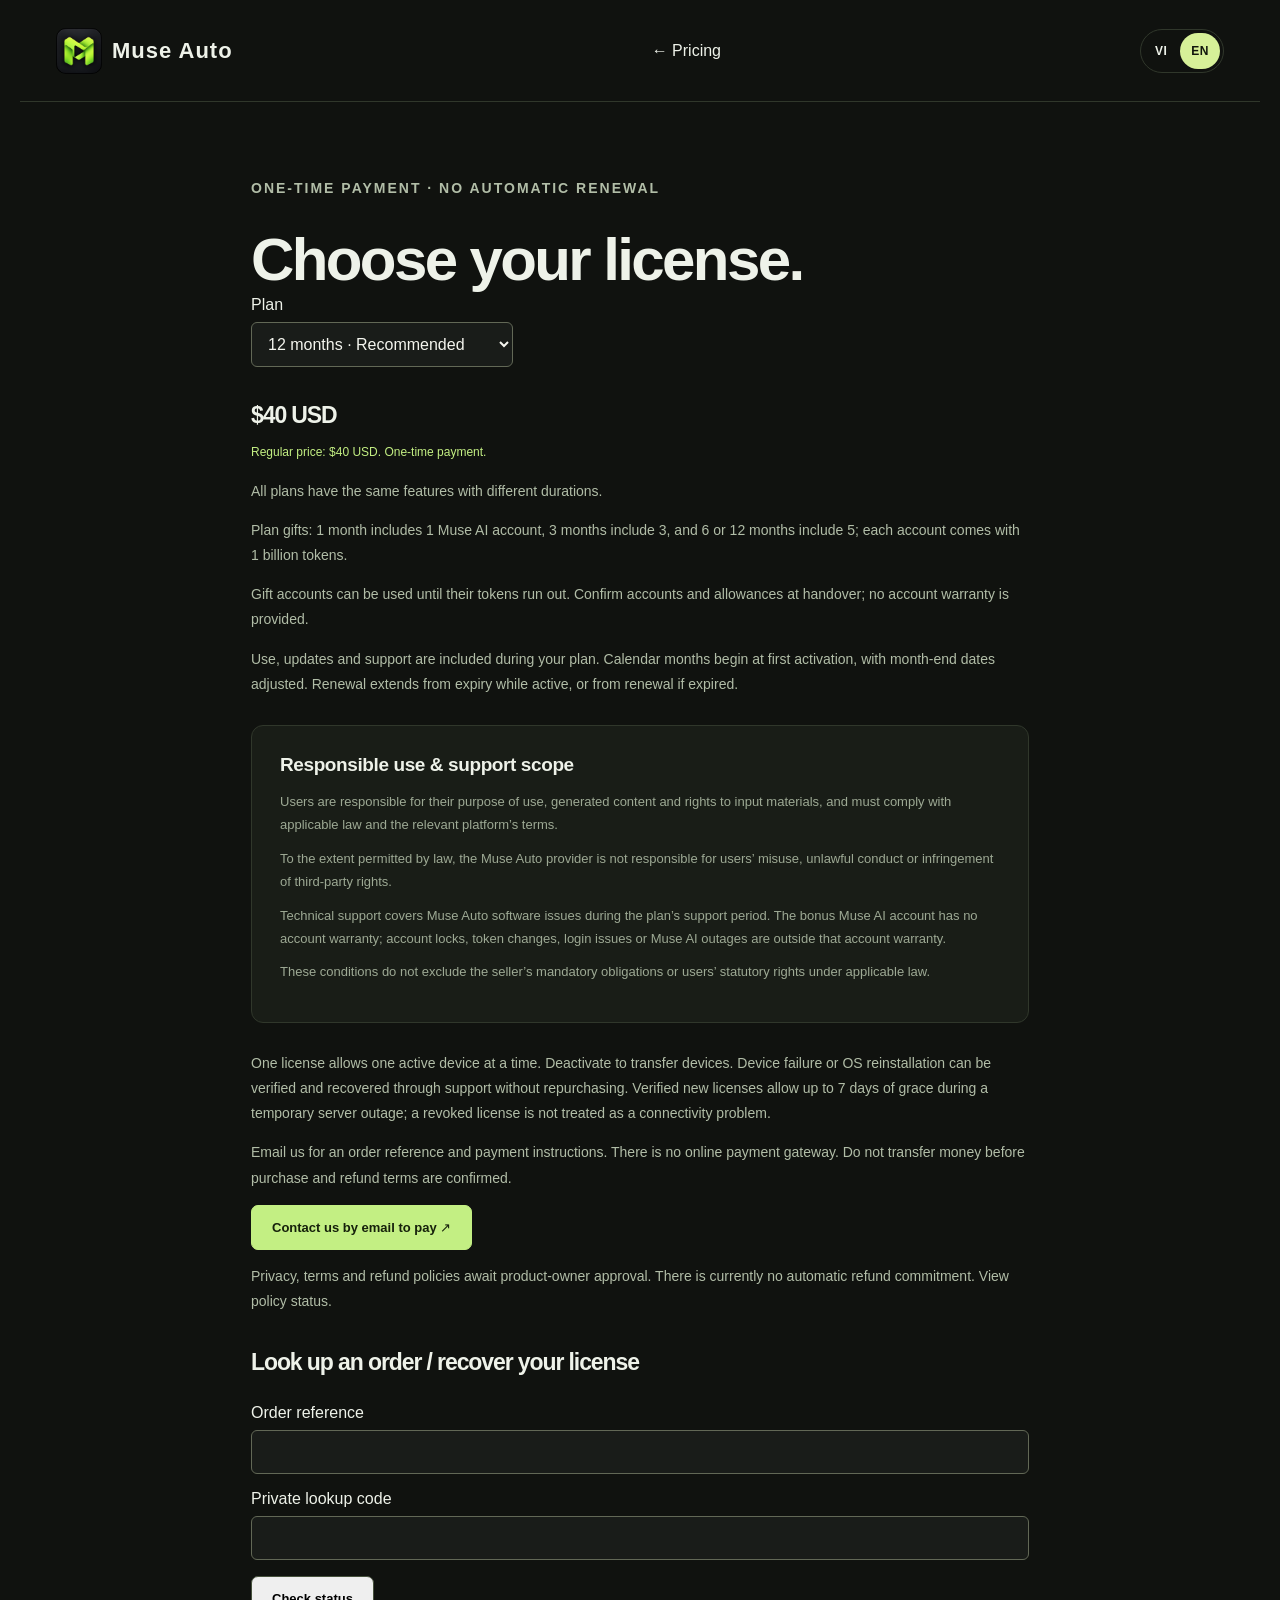
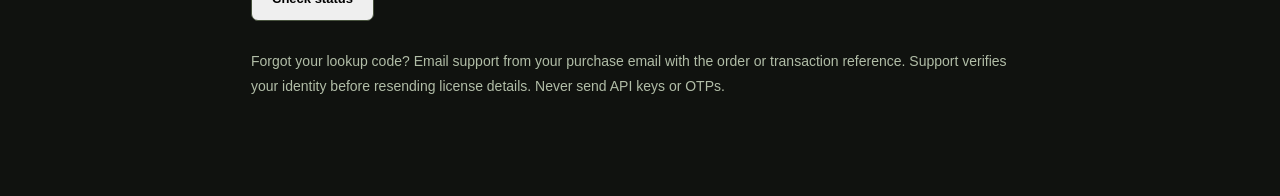
==== commit 1664bcbf: "Publish 12-month 599k offer with matching English storefront" ====
--- a/website/checkout.html
+++ b/website/checkout.html
@@ -1 +1 @@
-<!doctype html><html lang="vi"><head><meta charset="utf-8"><meta name="viewport" content="width=device-width,initial-scale=1"><meta name="referrer" content="no-referrer"><title>Mua license — Muse Auto</title><link rel="stylesheet" href="style.css"><script type="module" src="checkout.js"></script><link rel="icon" href="favicon.ico?v=1" sizes="any"><link rel="apple-touch-icon" href="muse-auto-logo.png"></head><body><header class="nav wrap"><a class="brand" href="index.html"><img class="brand-logo" src="muse-auto-logo.png" width="48" height="48" alt="">Muse Auto</a><a href="index.html#plans">← Bảng giá</a></header><main class="wrap policy"><p class="eyebrow">THANH TOÁN MỘT LẦN · KHÔNG TỰ GIA HẠN</p><h1>Chọn license của bạn.</h1><label>Gói <select id="plan"><option value="month1">1 tháng · Trải nghiệm</option><option value="month3">3 tháng · Sử dụng ngắn hạn</option><option value="month6">6 tháng · Tiết kiệm</option><option value="perpetual" selected>Vĩnh viễn · Đề xuất</option></select></label><h2 id="price">999.000đ</h2><p id="promotion" class="promotion-note" aria-live="polite"></p><p>Các gói cùng tính năng, khác thời hạn sử dụng.</p><p>Ưu đãi theo gói: 1 tháng tặng 1 tài khoản, 3 tháng tặng 3 tài khoản, 6 tháng hoặc vĩnh viễn tặng 5 tài khoản Muse AI; mỗi tài khoản có 1 tỷ token.</p><p>Tài khoản ưu đãi được sử dụng đến khi hết token. Tài khoản và hạn mức cần được xác nhận khi bàn giao; không có bảo hành tài khoản.</p><p id="term"></p><section class="support-scope"><h3>Sử dụng có trách nhiệm &amp; phạm vi hỗ trợ</h3><p>Người dùng chịu trách nhiệm về mục đích sử dụng, nội dung tạo ra và quyền sử dụng dữ liệu đầu vào; phải tuân thủ pháp luật và điều khoản của nền tảng liên quan.</p><p>Bên cung cấp Muse Auto không chịu trách nhiệm cho hành vi sử dụng tool sai mục đích, vi phạm pháp luật hoặc quyền của bên thứ ba do người dùng thực hiện, trong phạm vi pháp luật cho phép.</p><p>Hỗ trợ kỹ thuật áp dụng cho lỗi và vấn đề của phần mềm Muse Auto trong thời hạn hỗ trợ của gói. Tài khoản Muse AI tặng kèm không được bảo hành; khóa tài khoản, thay đổi token, đăng nhập hoặc gián đoạn từ Muse AI không thuộc bảo hành tài khoản.</p><p>Các điều kiện này không loại trừ trách nhiệm bắt buộc của bên bán hoặc quyền hợp pháp của người dùng theo pháp luật áp dụng.</p></section><p>Mỗi license cho một máy hoạt động tại một thời điểm. Có hủy kích hoạt để chuyển máy; máy hỏng/cài lại hệ điều hành được hỗ trợ xác minh và phục hồi, không phải mua lại. License mới đã xác thực có grace tối đa 7 ngày khi server tạm lỗi; server thu hồi license sẽ không được coi là mất kết nối.</p><p id="offline-note">Liên hệ email để nhận mã đơn và hướng dẫn thanh toán. Chưa có cổng thanh toán trực tuyến. Không chuyển tiền trước khi được xác nhận điều kiện mua và hoàn tiền.</p><a class="button primary" id="contact" href="mailto:charlie.nguyen.forwork@gmail.com">Liên hệ email để thanh toán ↗</a><p>Chính sách quyền riêng tư, điều khoản và hoàn tiền đang chờ chủ sản phẩm duyệt; chưa có cam kết hoàn tiền tự động. <a href="refund.html">Xem trạng thái chính sách</a>.</p><form id="create" hidden><h2>Tạo đơn để được hướng dẫn thanh toán</h2><label>Email nhận thông tin đơn <input id="email" type="email" required maxlength="254" autocomplete="email"></label><label>Mã license hiện có (chỉ khi gia hạn gói tháng) <input id="renewal" type="password" autocomplete="off"></label><button class="button">Tạo đơn chờ thanh toán</button><p>Đơn mới chưa có quyền sử dụng. Chỉ cấp license khi quản trị xác nhận giao dịch thực tế; ảnh chuyển khoản không tự động xác nhận thanh toán.</p></form><pre id="receipt"></pre><a id="save-receipt" hidden download="muse-auto-don-hang.txt">Lưu thông tin tra cứu</a><h2>Tra cứu đơn / nhận lại license</h2><form id="lookup"><label>Mã đơn <input id="order-id" required autocomplete="off"></label><label>Mã tra cứu riêng <input id="lookup-token" type="password" autocomplete="off"></label><button class="button">Kiểm tra trạng thái</button></form><p>Quên mã tra cứu? Gửi email hỗ trợ từ email đã mua kèm mã đơn hoặc giao dịch. Hỗ trợ xác minh trước khi gửi lại thông tin, không gửi API key/OTP.</p><pre id="result" role="status" aria-live="polite"></pre></main></body></html>
+<!doctype html><html lang="vi"><head><meta charset="utf-8"><meta name="viewport" content="width=device-width,initial-scale=1"><meta name="referrer" content="no-referrer"><title>Mua license — Muse Auto</title><link rel="stylesheet" href="style.css"><script type="module" src="checkout.js"></script><link rel="icon" href="favicon.ico?v=1" sizes="any"><link rel="apple-touch-icon" href="muse-auto-logo.png"></head><body><header class="nav wrap"><a class="brand" href="index.html"><img class="brand-logo" src="muse-auto-logo.png" width="48" height="48" alt="">Muse Auto</a><a href="index.html#plans">← Bảng giá</a></header><main class="wrap policy"><p class="eyebrow">THANH TOÁN MỘT LẦN · KHÔNG TỰ GIA HẠN</p><h1>Chọn license của bạn.</h1><label>Gói <select id="plan"><option value="month1">1 tháng · Trải nghiệm</option><option value="month3">3 tháng · Sử dụng ngắn hạn</option><option value="month6">6 tháng · Tiết kiệm</option><option value="month12" selected>12 tháng · Đề xuất</option></select></label><h2 id="price">999.000đ</h2><p id="promotion" class="promotion-note" aria-live="polite"></p><p>Các gói cùng tính năng, khác thời hạn sử dụng.</p><p>Ưu đãi theo gói: 1 tháng tặng 1 tài khoản, 3 tháng tặng 3 tài khoản, 6 tháng hoặc 12 tháng tặng 5 tài khoản Muse AI; mỗi tài khoản có 1 tỷ token.</p><p>Tài khoản ưu đãi được sử dụng đến khi hết token. Tài khoản và hạn mức cần được xác nhận khi bàn giao; không có bảo hành tài khoản.</p><p id="term"></p><section class="support-scope"><h3>Sử dụng có trách nhiệm &amp; phạm vi hỗ trợ</h3><p>Người dùng chịu trách nhiệm về mục đích sử dụng, nội dung tạo ra và quyền sử dụng dữ liệu đầu vào; phải tuân thủ pháp luật và điều khoản của nền tảng liên quan.</p><p>Bên cung cấp Muse Auto không chịu trách nhiệm cho hành vi sử dụng tool sai mục đích, vi phạm pháp luật hoặc quyền của bên thứ ba do người dùng thực hiện, trong phạm vi pháp luật cho phép.</p><p>Hỗ trợ kỹ thuật áp dụng cho lỗi và vấn đề của phần mềm Muse Auto trong thời hạn hỗ trợ của gói. Tài khoản Muse AI tặng kèm không được bảo hành; khóa tài khoản, thay đổi token, đăng nhập hoặc gián đoạn từ Muse AI không thuộc bảo hành tài khoản.</p><p>Các điều kiện này không loại trừ trách nhiệm bắt buộc của bên bán hoặc quyền hợp pháp của người dùng theo pháp luật áp dụng.</p></section><p>Mỗi license cho một máy hoạt động tại một thời điểm. Có hủy kích hoạt để chuyển máy; máy hỏng/cài lại hệ điều hành được hỗ trợ xác minh và phục hồi, không phải mua lại. License mới đã xác thực có grace tối đa 7 ngày khi server tạm lỗi; server thu hồi license sẽ không được coi là mất kết nối.</p><p id="offline-note">Liên hệ email để nhận mã đơn và hướng dẫn thanh toán. Chưa có cổng thanh toán trực tuyến. Không chuyển tiền trước khi được xác nhận điều kiện mua và hoàn tiền.</p><a class="button primary" id="contact" href="mailto:charlie.nguyen.forwork@gmail.com">Liên hệ email để thanh toán ↗</a><p>Chính sách quyền riêng tư, điều khoản và hoàn tiền đang chờ chủ sản phẩm duyệt; chưa có cam kết hoàn tiền tự động. <a href="refund.html">Xem trạng thái chính sách</a>.</p><form id="create" hidden><h2>Tạo đơn để được hướng dẫn thanh toán</h2><label>Email nhận thông tin đơn <input id="email" type="email" required maxlength="254" autocomplete="email"></label><label>Mã license hiện có (chỉ khi gia hạn gói tháng) <input id="renewal" type="password" autocomplete="off"></label><button class="button">Tạo đơn chờ thanh toán</button><p>Đơn mới chưa có quyền sử dụng. Chỉ cấp license khi quản trị xác nhận giao dịch thực tế; ảnh chuyển khoản không tự động xác nhận thanh toán.</p></form><pre id="receipt"></pre><a id="save-receipt" hidden download="muse-auto-don-hang.txt">Lưu thông tin tra cứu</a><h2>Tra cứu đơn / nhận lại license</h2><form id="lookup"><label>Mã đơn <input id="order-id" required autocomplete="off"></label><label>Mã tra cứu riêng <input id="lookup-token" type="password" autocomplete="off"></label><button class="button">Kiểm tra trạng thái</button></form><p>Quên mã tra cứu? Gửi email hỗ trợ từ email đã mua kèm mã đơn hoặc giao dịch. Hỗ trợ xác minh trước khi gửi lại thông tin, không gửi API key/OTP.</p><pre id="result" role="status" aria-live="polite"></pre></main></body></html>
--- a/website/style.css
+++ b/website/style.css
@@ -1,10 +1,10 @@
-:root{--bg:#10120f;--panel:#191d17;--line:#30372b;--text:#eef2e9;--muted:#9da994;--lime:#c3ef83;--dark:#16210b;font-family:Inter,-apple-system,BlinkMacSystemFont,'Segoe UI',sans-serif;background:var(--bg);color:var(--text);font-synthesis:none;scroll-behavior:smooth}*{box-sizing:border-box}body{margin:0}a{color:inherit;text-decoration:none}button,a,summary{touch-action:manipulation}button{font:inherit}a:focus-visible,button:focus-visible,summary:focus-visible{outline:2px solid var(--lime);outline-offset:5px}p,h1,h2,h3{margin:0}p{line-height:1.75}.wrap{max-width:1240px;margin:auto;padding-left:36px;padding-right:36px}.nav{height:102px;display:flex;align-items:center;justify-content:space-between;border-bottom:1px solid var(--line);gap:20px}.brand{display:flex;align-items:center;gap:10px;font-size:22px;font-weight:750;letter-spacing:1px}.brand small{font-size:8px;letter-spacing:1.5px;color:var(--muted);max-width:65px;line-height:1.5}.mark{background:var(--lime);color:var(--dark);border-radius:9px;padding:5px 10px;font-size:26px}.nav nav{display:flex;gap:30px;font-size:12px;color:#c0c9b8}.button{display:inline-flex;align-items:center;justify-content:center;gap:22px;border:1px solid #46513c;padding:14px 20px;border-radius:7px;font-size:13px;font-weight:600;transition:background .2s}.button:hover{background:#2b3323}.button.primary{background:var(--lime);color:var(--dark);border-color:var(--lime)}.button.primary:hover{background:#d5ffa1}.button.small{padding:10px 17px}.eyebrow{color:var(--muted);font-size:10px;letter-spacing:2px;line-height:1.8;font-weight:600}.status-dot{display:inline-block;width:6px;height:6px;border-radius:50%;background:var(--lime);margin-right:6px}.hero{display:grid;grid-template-columns:1fr 1fr;gap:46px;align-items:center;padding-top:90px;padding-bottom:90px}h1{font-size:clamp(38px,4.8vw,60px);line-height:1.11;letter-spacing:-2.6px;font-weight:650;margin-top:23px}h1 em{font-style:normal;color:var(--lime)}.intro{max-width:430px;font-size:16px;color:#b1bba9;margin-top:25px}.actions{display:flex;align-items:center;gap:22px;margin-top:31px}.text-link{font-size:12px;border-bottom:1px solid #59694c;padding-bottom:4px;color:#c5dcad}.fine{font-size:10px;color:var(--muted);margin-top:22px}.demo{background:#1b2018;border:1px solid #404c35;border-radius:12px;box-shadow:0 20px 70px #0005;transform:rotate(1deg);overflow:hidden}.window-top{display:flex;align-items:center;justify-content:space-between;font-size:8px;letter-spacing:1px;color:#a7b398;padding:13px 16px;border-bottom:1px solid var(--line)}.window-top>span:first-child{color:#637655;letter-spacing:2px}.demo-body{padding:21px}.demo-heading{display:flex;align-items:center;justify-content:space-between;gap:10px}.demo-heading .eyebrow{font-size:7px;letter-spacing:1px}.demo-heading h2{font-size:19px;letter-spacing:-.4px;margin-top:7px}.pill{white-space:nowrap;padding:5px 9px;border:1px solid #48573b;border-radius:20px;font-size:8px;color:#c0d8a3}.landscape{height:165px;position:relative;overflow:hidden;border-radius:6px;margin:19px 0 5px;background:linear-gradient(180deg,#859686 0%,#c3c6a0 50%,#889560 100%)}.sun{position:absolute;top:24px;left:59%;width:40px;height:40px;border-radius:50%;background:#f4e9ae;box-shadow:0 0 65px 30px #eadfa560}.hill{position:absolute;width:130%;height:150%;border-radius:50%;transform:rotate(-13deg);top:70%;left:-10%;background:repeating-linear-gradient(0deg,#627d42 0 12px,#82974c 13px 25px,#556b36 26px 30px)}.hill.back{top:61%;left:29%;transform:rotate(20deg);background:#6c8054}.scene-label{position:absolute;left:13px;right:13px;bottom:10px;font-size:7px;letter-spacing:1px;color:#fff;display:flex;justify-content:space-between;text-shadow:0 1px 6px #000}.demo-row{display:flex;align-items:center;gap:14px;padding:14px 0;border-bottom:1px solid #343d2c;font-size:10px}.demo-row>span{color:#82956c;font-size:9px}.demo-row small{display:block;color:#8c9c7d;margin-top:5px;font-size:8px}.demo-row b{margin-left:auto;color:#badb97;background:#32452555;padding:5px 8px;border-radius:4px;font-size:8px;font-weight:500}.demo-row b.waiting{color:#b4bca7;background:#3d423555}.demo-caption{font-size:8px;color:#99a78c;padding-top:12px}.principles{padding-top:22px;padding-bottom:22px;border-top:1px solid var(--line);border-bottom:1px solid var(--line);display:flex;align-items:center;justify-content:space-between;gap:20px}.principles>span{font-size:8px;letter-spacing:1.2px;color:var(--muted)}.principles p{font-size:15px;color:#d0dac6}.section{padding-top:88px;padding-bottom:88px;scroll-margin-top:20px}.section-top{display:grid;grid-template-columns:1fr 2fr;gap:24px;align-items:start;margin-bottom:42px}h2{font-size:clamp(28px,3.4vw,40px);line-height:1.18;font-weight:550;letter-spacing:-1.1px}.steps{display:grid;grid-template-columns:repeat(3,1fr);gap:36px}.steps article{border-top:1px solid var(--line);padding-top:20px}.step-number{font-size:11px;color:var(--lime)}h3{font-size:19px;font-weight:550;letter-spacing:-.4px}.steps h3{margin:24px 0 12px}.steps p,.detail-row p{font-size:13px;color:#a7b39d}code{color:#c4d5b1;font-size:11px}.detail-row{display:grid;grid-template-columns:1fr 1fr;gap:60px;border-top:1px solid var(--line);margin-top:50px;padding-top:30px}.detail-row h3{margin:12px 0}.plans-section{background:#1a2016;border-top:1px solid #35402a;border-bottom:1px solid #35402a}.plan-grid{display:grid;grid-template-columns:repeat(4,1fr);gap:12px}.plan-grid article{border:1px solid #46513a;border-radius:8px;padding:23px 18px;display:flex;flex-direction:column;align-items:flex-start}.plan-grid article>p{font-size:9px;color:#a8b69a;letter-spacing:1px}.plan-grid h3{font-size:29px;margin:15px 0 8px}.plan-grid article>span{font-size:11px;color:#a8b69a;margin-bottom:25px}.plan-grid a{margin-top:auto;width:100%;font-size:11px;padding:11px}.plan-grid .forever{background:#c3ef8310;border-color:#8ca86c}.plan-note{font-size:11px;color:#a3b092;max-width:850px;margin-top:22px}.activation{margin-top:35px;display:flex;flex-wrap:wrap;gap:20px;align-items:center}.activation span{font-size:9px;letter-spacing:1px;color:#8e9d80}.activation b{font-size:12px;font-weight:500}.download-intro{margin-top:-15px;margin-bottom:30px;max-width:720px;color:#a7b39d;font-size:14px}.download-grid{display:grid;grid-template-columns:1fr 1fr;gap:22px}.download-grid article{padding:29px;border:1px solid #3c4733;background:#181d15;border-radius:8px}.os-symbol{font-size:30px;color:#c9dda9}.download-grid h3{font-size:27px;margin-top:20px}.download-grid article>p{font-size:12px;color:#a7b39d;margin-top:8px}.badge{display:inline-block;color:#d8c98a;background:#60572a33;border:1px solid #62573577;border-radius:5px;padding:6px 9px;margin-top:16px;font-size:10px}.download-grid article>p.requirements{font-size:12px;min-height:70px;margin-top:20px}.download-actions{display:flex;gap:8px;flex-wrap:wrap;margin:24px 0 17px}.download-actions button{border:1px solid #46513a;color:#a3af97;background:#262e20;padding:10px 12px;border-radius:5px;font-size:11px;cursor:not-allowed}.download-note{color:#89977d;font-size:11px;margin-top:22px}.faq{border-top:1px solid var(--line)}details{max-width:790px;margin-left:auto;border-bottom:1px solid var(--line);padding:22px 0}summary{font-size:15px;cursor:pointer}details p{font-size:13px;color:#a9b59f;padding-top:17px}.closing{border-top:1px solid var(--line);padding-top:65px;padding-bottom:70px;text-align:center}.closing h2{margin:20px 0 28px}footer{display:flex;align-items:center;gap:30px;justify-content:space-between;padding-top:25px!important;padding-bottom:30px!important;border-top:1px solid var(--line)}footer .brand{font-size:17px}footer p,footer a{font-size:10px;color:#9ca88f}footer div{display:flex;gap:18px}.policy{max-width:850px;padding-top:60px;padding-bottom:80px}.policy h1{font-size:38px;line-height:1.2}.policy h2{font-size:23px;margin:35px 0 13px}.policy p,.policy li{font-size:14px;color:#b1bda7;line-height:1.8}.policy p{margin:14px 0}.policy ul{padding-left:20px}@media(max-width:900px){.hero{grid-template-columns:1fr;gap:40px;padding-top:55px}.hero-copy{max-width:650px}.demo{max-width:620px;transform:none}.principles>span:last-child{display:none}.section-top{grid-template-columns:1fr;gap:15px}.plan-grid{grid-template-columns:1fr 1fr}.nav nav{gap:15px;font-size:11px}.brand small{display:none}}@media(max-width:600px){.wrap{padding-left:22px;padding-right:22px}.nav{height:78px}.nav nav{display:none}.hero{padding-top:45px;padding-bottom:45px}h1{letter-spacing:-1.6px;font-size:39px}.intro{font-size:15px}.actions{gap:18px;align-items:flex-start;flex-direction:column}.demo-body{padding:15px}.principles{align-items:flex-start;flex-direction:column;gap:9px}.steps,.detail-row,.download-grid{grid-template-columns:1fr}.steps{gap:25px}.steps h3{margin-top:15px}.section{padding-top:55px;padding-bottom:55px}.detail-row{gap:28px}.plan-grid{gap:9px}.plan-grid article{padding:18px 13px}.plan-grid h3{font-size:25px}.plan-grid article>span{min-height:35px}.plan-grid a{font-size:10px;padding:10px 4px}.activation{gap:12px}.activation>span:first-child{width:100%}.download-grid article>p.requirements{min-height:0}.closing h2{font-size:30px}footer{align-items:flex-start;flex-direction:column;gap:16px}.policy h1{font-size:33px}}@media(prefers-reduced-motion:reduce){:root{scroll-behavior:auto}.button{transition:none}}
+:root{--bg:#10120f;--panel:#191d17;--line:#30372b;--text:#eef2e9;--muted:#9da994;--lime:#c3ef83;--dark:#16210b;font-family:Inter,-apple-system,BlinkMacSystemFont,'Segoe UI',sans-serif;background:var(--bg);color:var(--text);font-synthesis:none;scroll-behavior:smooth}*{box-sizing:border-box}body{margin:0}a{color:inherit;text-decoration:none}button,a,summary{touch-action:manipulation}button{font:inherit}a:focus-visible,button:focus-visible,summary:focus-visible{outline:2px solid var(--lime);outline-offset:5px}p,h1,h2,h3{margin:0}p{line-height:1.75}.wrap{max-width:1240px;margin:auto;padding-left:36px;padding-right:36px}.nav{height:102px;display:flex;align-items:center;justify-content:space-between;border-bottom:1px solid var(--line);gap:20px}.brand{display:flex;align-items:center;gap:10px;font-size:22px;font-weight:750;letter-spacing:1px}.brand small{font-size:8px;letter-spacing:1.5px;color:var(--muted);max-width:65px;line-height:1.5}.mark{background:var(--lime);color:var(--dark);border-radius:9px;padding:5px 10px;font-size:26px}.nav nav{display:flex;gap:30px;font-size:12px;color:#c0c9b8}.button{display:inline-flex;align-items:center;justify-content:center;gap:22px;border:1px solid #46513c;padding:14px 20px;border-radius:7px;font-size:13px;font-weight:600;transition:background .2s}.button:hover{background:#2b3323}.button.primary{background:var(--lime);color:var(--dark);border-color:var(--lime)}.button.primary:hover{background:#d5ffa1}.button.small{padding:10px 17px}.eyebrow{color:var(--muted);font-size:10px;letter-spacing:2px;line-height:1.8;font-weight:600}.status-dot{display:inline-block;width:6px;height:6px;border-radius:50%;background:var(--lime);margin-right:6px}.hero{display:grid;grid-template-columns:1fr 1fr;gap:46px;align-items:center;padding-top:90px;padding-bottom:90px}h1{font-size:clamp(38px,4.8vw,60px);line-height:1.11;letter-spacing:-2.6px;font-weight:650;margin-top:23px}h1 em{font-style:normal;color:var(--lime)}.intro{max-width:430px;font-size:16px;color:#b1bba9;margin-top:25px}.actions{display:flex;align-items:center;gap:22px;margin-top:31px}.text-link{font-size:12px;border-bottom:1px solid #59694c;padding-bottom:4px;color:#c5dcad}.fine{font-size:10px;color:var(--muted);margin-top:22px}.demo{background:#1b2018;border:1px solid #404c35;border-radius:12px;box-shadow:0 20px 70px #0005;transform:rotate(1deg);overflow:hidden}.window-top{display:flex;align-items:center;justify-content:space-between;font-size:8px;letter-spacing:1px;color:#a7b398;padding:13px 16px;border-bottom:1px solid var(--line)}.window-top>span:first-child{color:#637655;letter-spacing:2px}.demo-body{padding:21px}.demo-heading{display:flex;align-items:center;justify-content:space-between;gap:10px}.demo-heading .eyebrow{font-size:7px;letter-spacing:1px}.demo-heading h2{font-size:19px;letter-spacing:-.4px;margin-top:7px}.pill{white-space:nowrap;padding:5px 9px;border:1px solid #48573b;border-radius:20px;font-size:8px;color:#c0d8a3}.landscape{height:165px;position:relative;overflow:hidden;border-radius:6px;margin:19px 0 5px;background:linear-gradient(180deg,#859686 0%,#c3c6a0 50%,#889560 100%)}.sun{position:absolute;top:24px;left:59%;width:40px;height:40px;border-radius:50%;background:#f4e9ae;box-shadow:0 0 65px 30px #eadfa560}.hill{position:absolute;width:130%;height:150%;border-radius:50%;transform:rotate(-13deg);top:70%;left:-10%;background:repeating-linear-gradient(0deg,#627d42 0 12px,#82974c 13px 25px,#556b36 26px 30px)}.hill.back{top:61%;left:29%;transform:rotate(20deg);background:#6c8054}.scene-label{position:absolute;left:13px;right:13px;bottom:10px;font-size:7px;letter-spacing:1px;color:#fff;display:flex;justify-content:space-between;text-shadow:0 1px 6px #000}.demo-row{display:flex;align-items:center;gap:14px;padding:14px 0;border-bottom:1px solid #343d2c;font-size:10px}.demo-row>span{color:#82956c;font-size:9px}.demo-row small{display:block;color:#8c9c7d;margin-top:5px;font-size:8px}.demo-row b{margin-left:auto;color:#badb97;background:#32452555;padding:5px 8px;border-radius:4px;font-size:8px;font-weight:500}.demo-row b.waiting{color:#b4bca7;background:#3d423555}.demo-caption{font-size:8px;color:#99a78c;padding-top:12px}.principles{padding-top:22px;padding-bottom:22px;border-top:1px solid var(--line);border-bottom:1px solid var(--line);display:flex;align-items:center;justify-content:space-between;gap:20px}.principles>span{font-size:8px;letter-spacing:1.2px;color:var(--muted)}.principles p{font-size:15px;color:#d0dac6}.section{padding-top:88px;padding-bottom:88px;scroll-margin-top:20px}.section-top{display:grid;grid-template-columns:1fr 2fr;gap:24px;align-items:start;margin-bottom:42px}h2{font-size:clamp(28px,3.4vw,40px);line-height:1.18;font-weight:550;letter-spacing:-1.1px}.steps{display:grid;grid-template-columns:repeat(3,1fr);gap:36px}.steps article{border-top:1px solid var(--line);padding-top:20px}.step-number{font-size:11px;color:var(--lime)}h3{font-size:19px;font-weight:550;letter-spacing:-.4px}.steps h3{margin:24px 0 12px}.steps p,.detail-row p{font-size:13px;color:#a7b39d}code{color:#c4d5b1;font-size:11px}.detail-row{display:grid;grid-template-columns:1fr 1fr;gap:60px;border-top:1px solid var(--line);margin-top:50px;padding-top:30px}.detail-row h3{margin:12px 0}.plans-section{background:#1a2016;border-top:1px solid #35402a;border-bottom:1px solid #35402a}.plan-grid{display:grid;grid-template-columns:repeat(4,1fr);gap:12px}.plan-grid article{border:1px solid #46513a;border-radius:8px;padding:23px 18px;display:flex;flex-direction:column;align-items:flex-start}.plan-grid article>p{font-size:9px;color:#a8b69a;letter-spacing:1px}.plan-grid h3{font-size:29px;margin:15px 0 8px}.plan-grid article>span{font-size:11px;color:#a8b69a;margin-bottom:25px}.plan-grid a{margin-top:auto;width:100%;font-size:11px;padding:11px}.plan-grid .annual{background:#c3ef8310;border-color:#8ca86c}.plan-note{font-size:11px;color:#a3b092;max-width:850px;margin-top:22px}.activation{margin-top:35px;display:flex;flex-wrap:wrap;gap:20px;align-items:center}.activation span{font-size:9px;letter-spacing:1px;color:#8e9d80}.activation b{font-size:12px;font-weight:500}.download-intro{margin-top:-15px;margin-bottom:30px;max-width:720px;color:#a7b39d;font-size:14px}.download-grid{display:grid;grid-template-columns:1fr 1fr;gap:22px}.download-grid article{padding:29px;border:1px solid #3c4733;background:#181d15;border-radius:8px}.os-symbol{font-size:30px;color:#c9dda9}.download-grid h3{font-size:27px;margin-top:20px}.download-grid article>p{font-size:12px;color:#a7b39d;margin-top:8px}.badge{display:inline-block;color:#d8c98a;background:#60572a33;border:1px solid #62573577;border-radius:5px;padding:6px 9px;margin-top:16px;font-size:10px}.download-grid article>p.requirements{font-size:12px;min-height:70px;margin-top:20px}.download-actions{display:flex;gap:8px;flex-wrap:wrap;margin:24px 0 17px}.download-actions button{border:1px solid #46513a;color:#a3af97;background:#262e20;padding:10px 12px;border-radius:5px;font-size:11px;cursor:not-allowed}.download-note{color:#89977d;font-size:11px;margin-top:22px}.faq{border-top:1px solid var(--line)}details{max-width:790px;margin-left:auto;border-bottom:1px solid var(--line);padding:22px 0}summary{font-size:15px;cursor:pointer}details p{font-size:13px;color:#a9b59f;padding-top:17px}.closing{border-top:1px solid var(--line);padding-top:65px;padding-bottom:70px;text-align:center}.closing h2{margin:20px 0 28px}footer{display:flex;align-items:center;gap:30px;justify-content:space-between;padding-top:25px!important;padding-bottom:30px!important;border-top:1px solid var(--line)}footer .brand{font-size:17px}footer p,footer a{font-size:10px;color:#9ca88f}footer div{display:flex;gap:18px}.policy{max-width:850px;padding-top:60px;padding-bottom:80px}.policy h1{font-size:38px;line-height:1.2}.policy h2{font-size:23px;margin:35px 0 13px}.policy p,.policy li{font-size:14px;color:#b1bda7;line-height:1.8}.policy p{margin:14px 0}.policy ul{padding-left:20px}@media(max-width:900px){.hero{grid-template-columns:1fr;gap:40px;padding-top:55px}.hero-copy{max-width:650px}.demo{max-width:620px;transform:none}.principles>span:last-child{display:none}.section-top{grid-template-columns:1fr;gap:15px}.plan-grid{grid-template-columns:1fr 1fr}.nav nav{gap:15px;font-size:11px}.brand small{display:none}}@media(max-width:600px){.wrap{padding-left:22px;padding-right:22px}.nav{height:78px}.nav nav{display:none}.hero{padding-top:45px;padding-bottom:45px}h1{letter-spacing:-1.6px;font-size:39px}.intro{font-size:15px}.actions{gap:18px;align-items:flex-start;flex-direction:column}.demo-body{padding:15px}.principles{align-items:flex-start;flex-direction:column;gap:9px}.steps,.detail-row,.download-grid{grid-template-columns:1fr}.steps{gap:25px}.steps h3{margin-top:15px}.section{padding-top:55px;padding-bottom:55px}.detail-row{gap:28px}.plan-grid{gap:9px}.plan-grid article{padding:18px 13px}.plan-grid h3{font-size:25px}.plan-grid article>span{min-height:35px}.plan-grid a{font-size:10px;padding:10px 4px}.activation{gap:12px}.activation>span:first-child{width:100%}.download-grid article>p.requirements{min-height:0}.closing h2{font-size:30px}footer{align-items:flex-start;flex-direction:column;gap:16px}.policy h1{font-size:33px}}@media(prefers-reduced-motion:reduce){:root{scroll-behavior:auto}.button{transition:none}}
 
 /* Commercial flows */
-.product-shot{margin:0;align-self:center;min-width:0}.product-shot img{width:100%;height:auto;border:1px solid #394130;border-radius:16px;box-shadow:0 20px 60px #0006}.product-shot figcaption{font-size:12px;color:var(--muted,#a1a1a1);margin-top:12px}.price{font-size:clamp(24px,2.5vw,36px);margin:12px 0;display:block}.plan-grid .forever{outline:3px solid #b6e66f;box-shadow:0 0 40px #b6e622}.plan-grid .saving{border-color:#849a5f}.plan-grid .plan-contact{font-size:13px;margin-top:14px;text-decoration:underline}.policy input,.policy select{display:block;max-width:100%;width:100%;padding:12px;margin:8px 0 16px;background:#191c19;color:#f4f5ee;border:1px solid #626856;border-radius:6px;font:inherit}.policy pre{white-space:pre-wrap;overflow-wrap:anywhere;font:inherit}.policy label{display:block}.policy form{margin:28px 0}.policy select{width:auto}.policy h1{font-size:clamp(32px,6vw,60px)}.policy [hidden]{display:none!important}.section ol{line-height:1.8;padding-left:24px}.section li{margin-bottom:12px}@media(max-width:700px){.activation{flex-wrap:wrap}.actions{flex-wrap:wrap}.plan-grid .forever{outline-offset:-3px}.product-shot{margin-top:24px}}
+.product-shot{margin:0;align-self:center;min-width:0}.product-shot img{width:100%;height:auto;border:1px solid #394130;border-radius:16px;box-shadow:0 20px 60px #0006}.product-shot figcaption{font-size:12px;color:var(--muted,#a1a1a1);margin-top:12px}.price{font-size:clamp(24px,2.5vw,36px);margin:12px 0;display:block}.plan-grid .annual{outline:3px solid #b6e66f;box-shadow:0 0 40px #b6e622}.plan-grid .saving{border-color:#849a5f}.plan-grid .plan-contact{font-size:13px;margin-top:14px;text-decoration:underline}.policy input,.policy select{display:block;max-width:100%;width:100%;padding:12px;margin:8px 0 16px;background:#191c19;color:#f4f5ee;border:1px solid #626856;border-radius:6px;font:inherit}.policy pre{white-space:pre-wrap;overflow-wrap:anywhere;font:inherit}.policy label{display:block}.policy form{margin:28px 0}.policy select{width:auto}.policy h1{font-size:clamp(32px,6vw,60px)}.policy [hidden]{display:none!important}.section ol{line-height:1.8;padding-left:24px}.section li{margin-bottom:12px}@media(max-width:700px){.activation{flex-wrap:wrap}.actions{flex-wrap:wrap}.plan-grid .annual{outline-offset:-3px}.product-shot{margin-top:24px}}
 
 /* Pricing: price and the actual product benefits in every plan. */
-.plan-grid article{display:flex;flex-direction:column}.plan-grid .plan-description{font-size:13px;line-height:1.65;letter-spacing:0;text-transform:none;color:#b9c5ad;min-height:65px;margin:18px 0}.plan-features{padding:0;margin:0 0 20px;list-style:none;display:grid;gap:13px}.plan-features li{display:flex;align-items:flex-start;gap:9px;font-size:13px;line-height:1.65;color:#d1dac8}.plan-features li>span:first-child{color:#b9ee7c;font-weight:700;flex-shrink:0}.plan-grid .plan-renewal{font-size:12px;letter-spacing:0;text-transform:none;margin:auto 0 18px;color:#b9c5ad}.plan-grid article>.button{margin-top:0}.plan-grid .forever>.button{background:#c3ee83;color:#18210f;border-color:#c3ee83}.plan-grid article>.plan-contact{margin-top:12px}@media(max-width:600px){.plan-grid{grid-template-columns:1fr;gap:18px}.plan-grid article{padding:26px}.plan-grid .plan-description{min-height:0}.plan-features li{font-size:14px}.plan-grid a{font-size:13px;padding:12px}.plan-grid article>span{min-height:0}.plan-grid .price{font-size:36px}}
+.plan-grid article{display:flex;flex-direction:column}.plan-grid .plan-description{font-size:13px;line-height:1.65;letter-spacing:0;text-transform:none;color:#b9c5ad;min-height:65px;margin:18px 0}.plan-features{padding:0;margin:0 0 20px;list-style:none;display:grid;gap:13px}.plan-features li{display:flex;align-items:flex-start;gap:9px;font-size:13px;line-height:1.65;color:#d1dac8}.plan-features li>span:first-child{color:#b9ee7c;font-weight:700;flex-shrink:0}.plan-grid .plan-renewal{font-size:12px;letter-spacing:0;text-transform:none;margin:auto 0 18px;color:#b9c5ad}.plan-grid article>.button{margin-top:0}.plan-grid .annual>.button{background:#c3ee83;color:#18210f;border-color:#c3ee83}.plan-grid article>.plan-contact{margin-top:12px}@media(max-width:600px){.plan-grid{grid-template-columns:1fr;gap:18px}.plan-grid article{padding:26px}.plan-grid .plan-description{min-height:0}.plan-features li{font-size:14px}.plan-grid a{font-size:13px;padding:12px}.plan-grid article>span{min-height:0}.plan-grid .price{font-size:36px}}
 
 .plan-grid .plan-comparison{font-size:13px;line-height:1.65;letter-spacing:0;text-transform:none;min-height:66px;margin:0 0 24px;font-weight:600;color:#c4ee91}.plan-grid .plan-comparison.baseline{color:#aebba2;font-weight:400}@media(max-width:600px){.plan-grid .plan-comparison{min-height:0}}
 
@@ -17,7 +17,7 @@
 /* Shared Muse Auto app identity. */
 .brand-logo{display:block;width:46px;height:46px;object-fit:contain;flex-shrink:0;border-radius:10px}.brand .mark{display:none}footer .brand-logo{width:30px;height:30px;border-radius:7px}@media(max-width:600px){.brand-logo{width:38px;height:38px}.nav .brand{font-size:19px;letter-spacing:.4px}}
 
-.plan-grid .promotion-note,.policy .promotion-note{font-size:12px;line-height:1.7;letter-spacing:0;text-transform:none;color:#c3ef83;margin:8px 0 16px}.promotion-note:empty{display:none}.plan-grid .forever .plan-label{line-height:1.7}
+.plan-grid .promotion-note,.policy .promotion-note{font-size:12px;line-height:1.7;letter-spacing:0;text-transform:none;color:#c3ef83;margin:8px 0 16px}.promotion-note:empty{display:none}.plan-grid .annual .plan-label{line-height:1.7}
 
 .video-demo{min-width:0;scroll-margin-top:24px}.video-demo iframe{display:block;width:100%;height:auto;aspect-ratio:16/9;border:0;border-radius:8px;background:#000}.video-demo figcaption{line-height:1.7}.video-demo figcaption a{font-size:inherit}
 
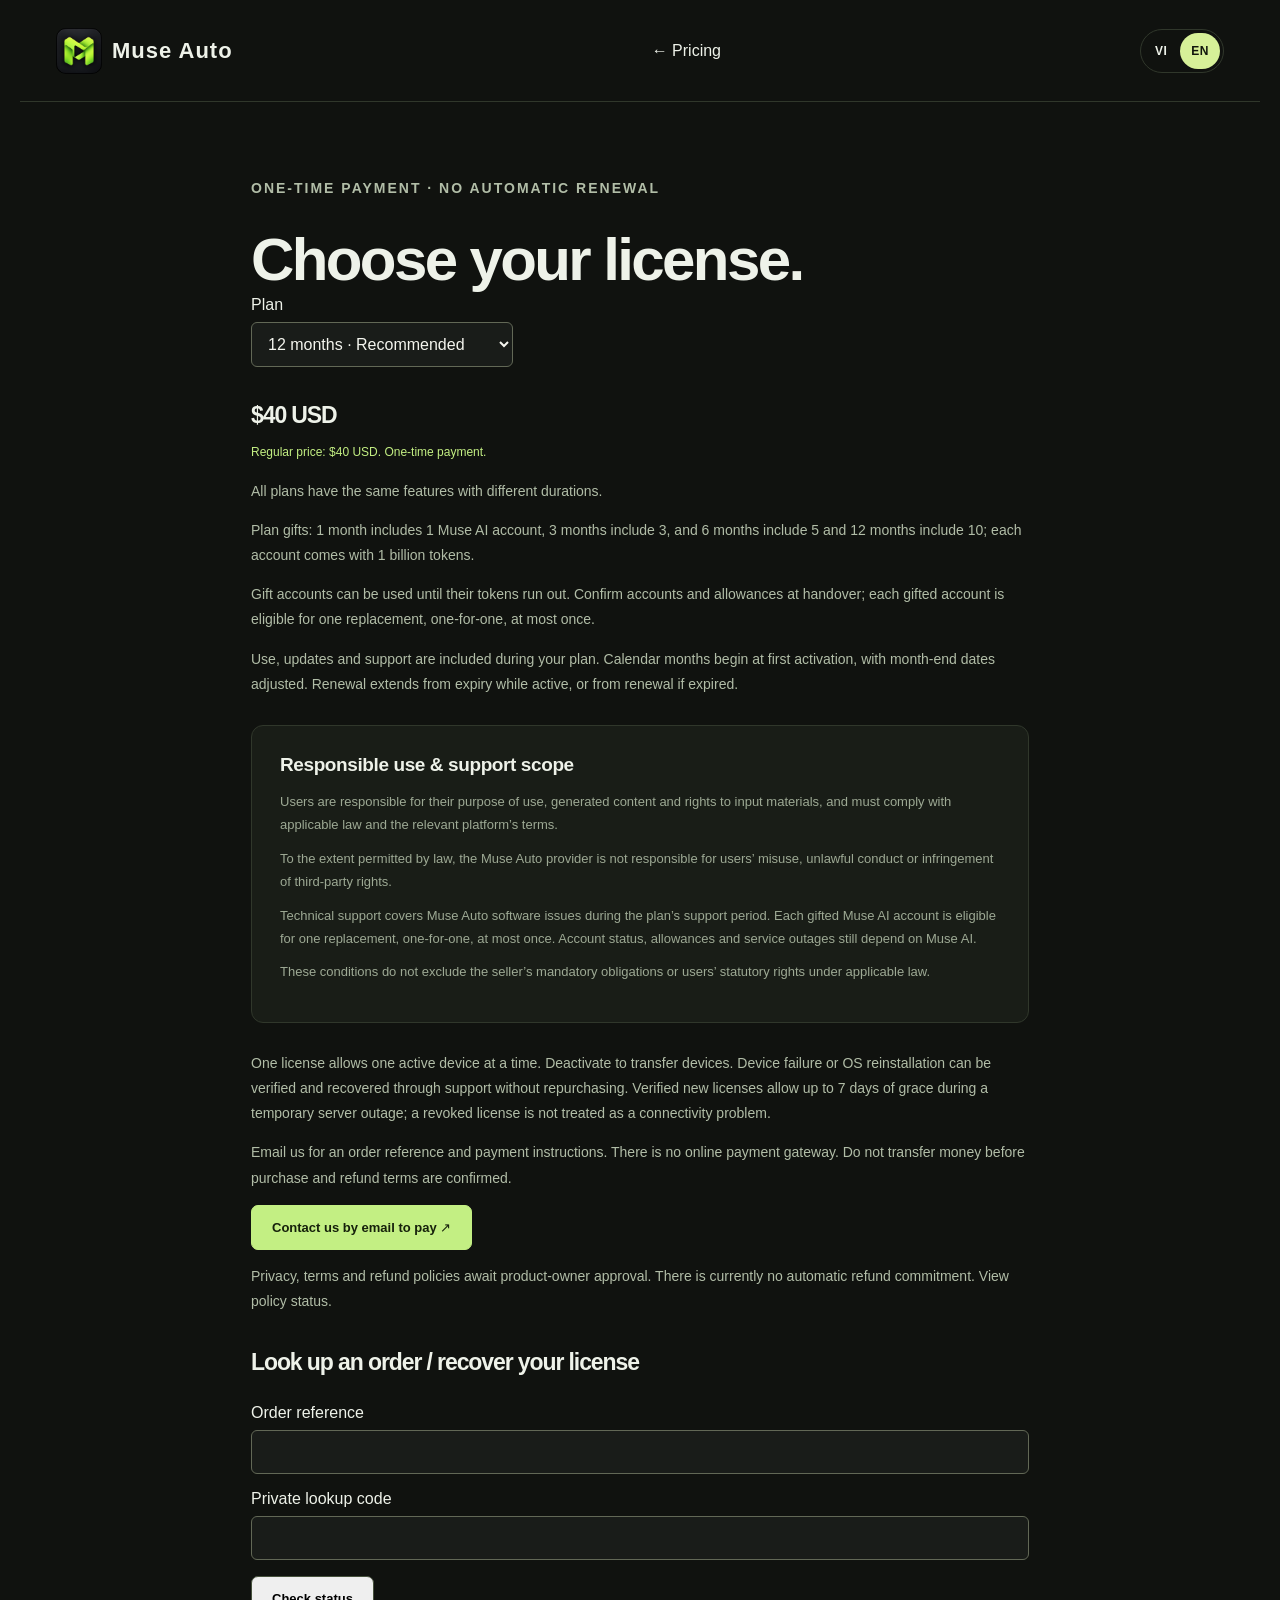
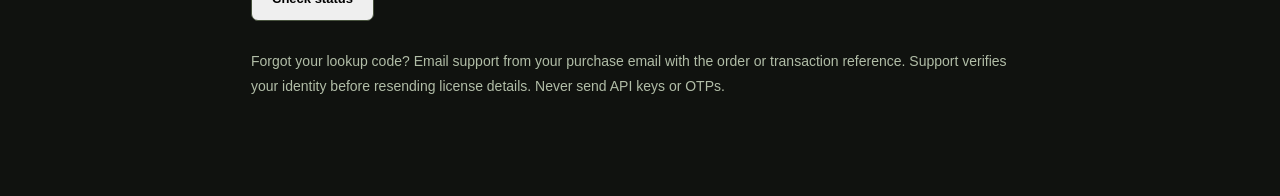
==== commit 508852a3: "Update annual offer to 999k with 10 accounts and one replacement" ====
--- a/website/checkout.html
+++ b/website/checkout.html
@@ -1 +1 @@
-<!doctype html><html lang="vi"><head><meta charset="utf-8"><meta name="viewport" content="width=device-width,initial-scale=1"><meta name="referrer" content="no-referrer"><title>Mua license — Muse Auto</title><link rel="stylesheet" href="style.css"><script type="module" src="checkout.js"></script><link rel="icon" href="favicon.ico?v=1" sizes="any"><link rel="apple-touch-icon" href="muse-auto-logo.png"></head><body><header class="nav wrap"><a class="brand" href="index.html"><img class="brand-logo" src="muse-auto-logo.png" width="48" height="48" alt="">Muse Auto</a><a href="index.html#plans">← Bảng giá</a></header><main class="wrap policy"><p class="eyebrow">THANH TOÁN MỘT LẦN · KHÔNG TỰ GIA HẠN</p><h1>Chọn license của bạn.</h1><label>Gói <select id="plan"><option value="month1">1 tháng · Trải nghiệm</option><option value="month3">3 tháng · Sử dụng ngắn hạn</option><option value="month6">6 tháng · Tiết kiệm</option><option value="month12" selected>12 tháng · Đề xuất</option></select></label><h2 id="price">999.000đ</h2><p id="promotion" class="promotion-note" aria-live="polite"></p><p>Các gói cùng tính năng, khác thời hạn sử dụng.</p><p>Ưu đãi theo gói: 1 tháng tặng 1 tài khoản, 3 tháng tặng 3 tài khoản, 6 tháng hoặc 12 tháng tặng 5 tài khoản Muse AI; mỗi tài khoản có 1 tỷ token.</p><p>Tài khoản ưu đãi được sử dụng đến khi hết token. Tài khoản và hạn mức cần được xác nhận khi bàn giao; không có bảo hành tài khoản.</p><p id="term"></p><section class="support-scope"><h3>Sử dụng có trách nhiệm &amp; phạm vi hỗ trợ</h3><p>Người dùng chịu trách nhiệm về mục đích sử dụng, nội dung tạo ra và quyền sử dụng dữ liệu đầu vào; phải tuân thủ pháp luật và điều khoản của nền tảng liên quan.</p><p>Bên cung cấp Muse Auto không chịu trách nhiệm cho hành vi sử dụng tool sai mục đích, vi phạm pháp luật hoặc quyền của bên thứ ba do người dùng thực hiện, trong phạm vi pháp luật cho phép.</p><p>Hỗ trợ kỹ thuật áp dụng cho lỗi và vấn đề của phần mềm Muse Auto trong thời hạn hỗ trợ của gói. Tài khoản Muse AI tặng kèm không được bảo hành; khóa tài khoản, thay đổi token, đăng nhập hoặc gián đoạn từ Muse AI không thuộc bảo hành tài khoản.</p><p>Các điều kiện này không loại trừ trách nhiệm bắt buộc của bên bán hoặc quyền hợp pháp của người dùng theo pháp luật áp dụng.</p></section><p>Mỗi license cho một máy hoạt động tại một thời điểm. Có hủy kích hoạt để chuyển máy; máy hỏng/cài lại hệ điều hành được hỗ trợ xác minh và phục hồi, không phải mua lại. License mới đã xác thực có grace tối đa 7 ngày khi server tạm lỗi; server thu hồi license sẽ không được coi là mất kết nối.</p><p id="offline-note">Liên hệ email để nhận mã đơn và hướng dẫn thanh toán. Chưa có cổng thanh toán trực tuyến. Không chuyển tiền trước khi được xác nhận điều kiện mua và hoàn tiền.</p><a class="button primary" id="contact" href="mailto:charlie.nguyen.forwork@gmail.com">Liên hệ email để thanh toán ↗</a><p>Chính sách quyền riêng tư, điều khoản và hoàn tiền đang chờ chủ sản phẩm duyệt; chưa có cam kết hoàn tiền tự động. <a href="refund.html">Xem trạng thái chính sách</a>.</p><form id="create" hidden><h2>Tạo đơn để được hướng dẫn thanh toán</h2><label>Email nhận thông tin đơn <input id="email" type="email" required maxlength="254" autocomplete="email"></label><label>Mã license hiện có (chỉ khi gia hạn gói tháng) <input id="renewal" type="password" autocomplete="off"></label><button class="button">Tạo đơn chờ thanh toán</button><p>Đơn mới chưa có quyền sử dụng. Chỉ cấp license khi quản trị xác nhận giao dịch thực tế; ảnh chuyển khoản không tự động xác nhận thanh toán.</p></form><pre id="receipt"></pre><a id="save-receipt" hidden download="muse-auto-don-hang.txt">Lưu thông tin tra cứu</a><h2>Tra cứu đơn / nhận lại license</h2><form id="lookup"><label>Mã đơn <input id="order-id" required autocomplete="off"></label><label>Mã tra cứu riêng <input id="lookup-token" type="password" autocomplete="off"></label><button class="button">Kiểm tra trạng thái</button></form><p>Quên mã tra cứu? Gửi email hỗ trợ từ email đã mua kèm mã đơn hoặc giao dịch. Hỗ trợ xác minh trước khi gửi lại thông tin, không gửi API key/OTP.</p><pre id="result" role="status" aria-live="polite"></pre></main></body></html>
+<!doctype html><html lang="vi"><head><meta charset="utf-8"><meta name="viewport" content="width=device-width,initial-scale=1"><meta name="referrer" content="no-referrer"><title>Mua license — Muse Auto</title><link rel="stylesheet" href="style.css"><script type="module" src="checkout.js"></script><link rel="icon" href="favicon.ico?v=1" sizes="any"><link rel="apple-touch-icon" href="muse-auto-logo.png"></head><body><header class="nav wrap"><a class="brand" href="index.html"><img class="brand-logo" src="muse-auto-logo.png" width="48" height="48" alt="">Muse Auto</a><a href="index.html#plans">← Bảng giá</a></header><main class="wrap policy"><p class="eyebrow">THANH TOÁN MỘT LẦN · KHÔNG TỰ GIA HẠN</p><h1>Chọn license của bạn.</h1><label>Gói <select id="plan"><option value="month1">1 tháng · Trải nghiệm</option><option value="month3">3 tháng · Sử dụng ngắn hạn</option><option value="month6">6 tháng · Tiết kiệm</option><option value="month12" selected>12 tháng · Đề xuất</option></select></label><h2 id="price">999.000đ</h2><p id="promotion" class="promotion-note" aria-live="polite"></p><p>Các gói cùng tính năng, khác thời hạn sử dụng.</p><p>Ưu đãi theo gói: 1 tháng tặng 1 tài khoản, 3 tháng tặng 3 tài khoản, 6 tháng tặng 5 tài khoản và 12 tháng tặng 10 tài khoản Muse AI; mỗi tài khoản có 1 tỷ token.</p><p>Tài khoản ưu đãi được sử dụng đến khi hết token. Tài khoản và hạn mức cần được xác nhận khi bàn giao; mỗi tài khoản tặng kèm được đổi 1–1 tối đa 1 lần.</p><p id="term"></p><section class="support-scope"><h3>Sử dụng có trách nhiệm &amp; phạm vi hỗ trợ</h3><p>Người dùng chịu trách nhiệm về mục đích sử dụng, nội dung tạo ra và quyền sử dụng dữ liệu đầu vào; phải tuân thủ pháp luật và điều khoản của nền tảng liên quan.</p><p>Bên cung cấp Muse Auto không chịu trách nhiệm cho hành vi sử dụng tool sai mục đích, vi phạm pháp luật hoặc quyền của bên thứ ba do người dùng thực hiện, trong phạm vi pháp luật cho phép.</p><p>Hỗ trợ kỹ thuật áp dụng cho lỗi và vấn đề của phần mềm Muse Auto trong thời hạn hỗ trợ của gói. Mỗi tài khoản Muse AI tặng kèm được đổi 1–1 tối đa 1 lần. Trạng thái, hạn mức và gián đoạn dịch vụ vẫn phụ thuộc Muse AI.</p><p>Các điều kiện này không loại trừ trách nhiệm bắt buộc của bên bán hoặc quyền hợp pháp của người dùng theo pháp luật áp dụng.</p></section><p>Mỗi license cho một máy hoạt động tại một thời điểm. Có hủy kích hoạt để chuyển máy; máy hỏng/cài lại hệ điều hành được hỗ trợ xác minh và phục hồi, không phải mua lại. License mới đã xác thực có grace tối đa 7 ngày khi server tạm lỗi; server thu hồi license sẽ không được coi là mất kết nối.</p><p id="offline-note">Liên hệ email để nhận mã đơn và hướng dẫn thanh toán. Chưa có cổng thanh toán trực tuyến. Không chuyển tiền trước khi được xác nhận điều kiện mua và hoàn tiền.</p><a class="button primary" id="contact" href="mailto:charlie.nguyen.forwork@gmail.com">Liên hệ email để thanh toán ↗</a><p>Chính sách quyền riêng tư, điều khoản và hoàn tiền đang chờ chủ sản phẩm duyệt; chưa có cam kết hoàn tiền tự động. <a href="refund.html">Xem trạng thái chính sách</a>.</p><form id="create" hidden><h2>Tạo đơn để được hướng dẫn thanh toán</h2><label>Email nhận thông tin đơn <input id="email" type="email" required maxlength="254" autocomplete="email"></label><label>Mã license hiện có (chỉ khi gia hạn gói tháng) <input id="renewal" type="password" autocomplete="off"></label><button class="button">Tạo đơn chờ thanh toán</button><p>Đơn mới chưa có quyền sử dụng. Chỉ cấp license khi quản trị xác nhận giao dịch thực tế; ảnh chuyển khoản không tự động xác nhận thanh toán.</p></form><pre id="receipt"></pre><a id="save-receipt" hidden download="muse-auto-don-hang.txt">Lưu thông tin tra cứu</a><h2>Tra cứu đơn / nhận lại license</h2><form id="lookup"><label>Mã đơn <input id="order-id" required autocomplete="off"></label><label>Mã tra cứu riêng <input id="lookup-token" type="password" autocomplete="off"></label><button class="button">Kiểm tra trạng thái</button></form><p>Quên mã tra cứu? Gửi email hỗ trợ từ email đã mua kèm mã đơn hoặc giao dịch. Hỗ trợ xác minh trước khi gửi lại thông tin, không gửi API key/OTP.</p><pre id="result" role="status" aria-live="polite"></pre></main></body></html>
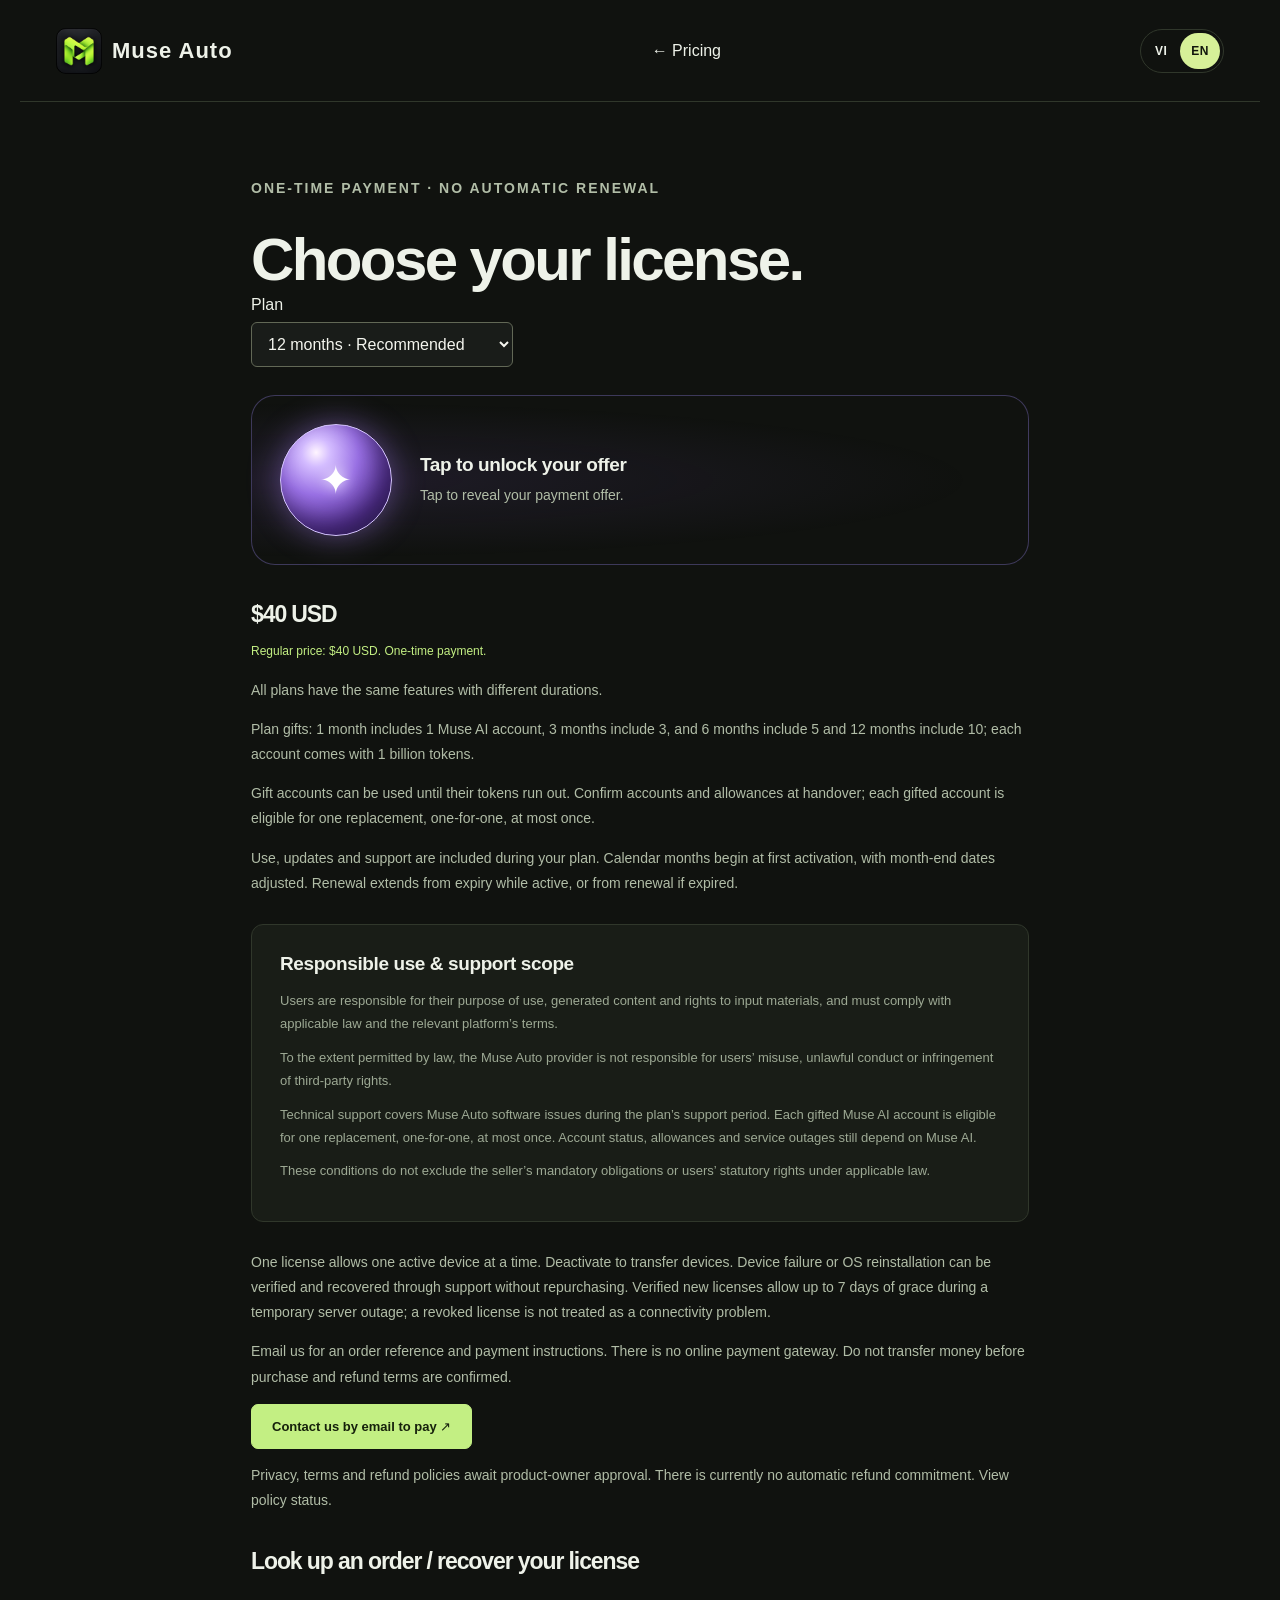
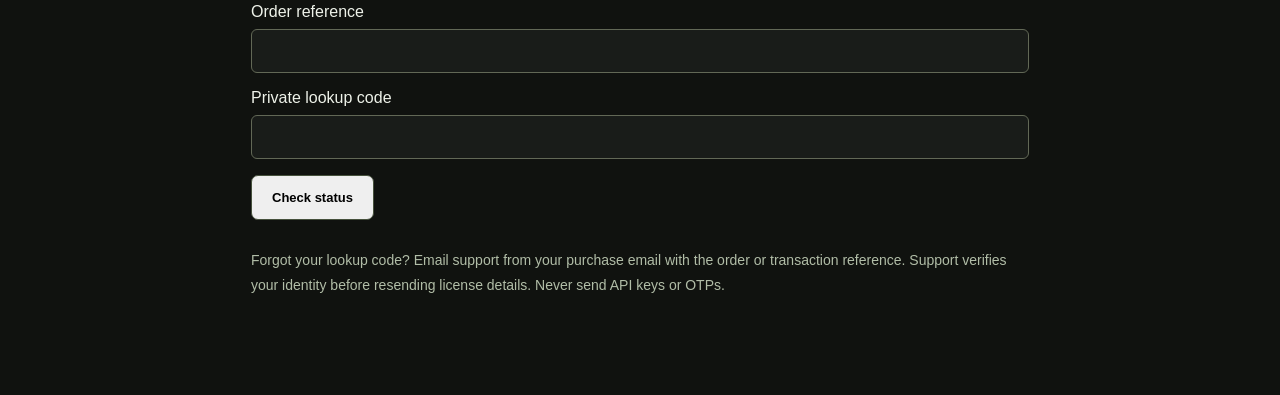
==== commit 7b899586: "Update plan prices and add lucky discount orb" ====
--- a/website/checkout.html
+++ b/website/checkout.html
@@ -1 +1 @@
-<!doctype html><html lang="vi"><head><meta charset="utf-8"><meta name="viewport" content="width=device-width,initial-scale=1"><meta name="referrer" content="no-referrer"><title>Mua license — Muse Auto</title><link rel="stylesheet" href="style.css"><script type="module" src="checkout.js"></script><link rel="icon" href="favicon.ico?v=1" sizes="any"><link rel="apple-touch-icon" href="muse-auto-logo.png"></head><body><header class="nav wrap"><a class="brand" href="index.html"><img class="brand-logo" src="muse-auto-logo.png" width="48" height="48" alt="">Muse Auto</a><a href="index.html#plans">← Bảng giá</a></header><main class="wrap policy"><p class="eyebrow">THANH TOÁN MỘT LẦN · KHÔNG TỰ GIA HẠN</p><h1>Chọn license của bạn.</h1><label>Gói <select id="plan"><option value="month1">1 tháng · Trải nghiệm</option><option value="month3">3 tháng · Sử dụng ngắn hạn</option><option value="month6">6 tháng · Tiết kiệm</option><option value="month12" selected>12 tháng · Đề xuất</option></select></label><h2 id="price">999.000đ</h2><p id="promotion" class="promotion-note" aria-live="polite"></p><p>Các gói cùng tính năng, khác thời hạn sử dụng.</p><p>Ưu đãi theo gói: 1 tháng tặng 1 tài khoản, 3 tháng tặng 3 tài khoản, 6 tháng tặng 5 tài khoản và 12 tháng tặng 10 tài khoản Muse AI; mỗi tài khoản có 1 tỷ token.</p><p>Tài khoản ưu đãi được sử dụng đến khi hết token. Tài khoản và hạn mức cần được xác nhận khi bàn giao; mỗi tài khoản tặng kèm được đổi 1–1 tối đa 1 lần.</p><p id="term"></p><section class="support-scope"><h3>Sử dụng có trách nhiệm &amp; phạm vi hỗ trợ</h3><p>Người dùng chịu trách nhiệm về mục đích sử dụng, nội dung tạo ra và quyền sử dụng dữ liệu đầu vào; phải tuân thủ pháp luật và điều khoản của nền tảng liên quan.</p><p>Bên cung cấp Muse Auto không chịu trách nhiệm cho hành vi sử dụng tool sai mục đích, vi phạm pháp luật hoặc quyền của bên thứ ba do người dùng thực hiện, trong phạm vi pháp luật cho phép.</p><p>Hỗ trợ kỹ thuật áp dụng cho lỗi và vấn đề của phần mềm Muse Auto trong thời hạn hỗ trợ của gói. Mỗi tài khoản Muse AI tặng kèm được đổi 1–1 tối đa 1 lần. Trạng thái, hạn mức và gián đoạn dịch vụ vẫn phụ thuộc Muse AI.</p><p>Các điều kiện này không loại trừ trách nhiệm bắt buộc của bên bán hoặc quyền hợp pháp của người dùng theo pháp luật áp dụng.</p></section><p>Mỗi license cho một máy hoạt động tại một thời điểm. Có hủy kích hoạt để chuyển máy; máy hỏng/cài lại hệ điều hành được hỗ trợ xác minh và phục hồi, không phải mua lại. License mới đã xác thực có grace tối đa 7 ngày khi server tạm lỗi; server thu hồi license sẽ không được coi là mất kết nối.</p><p id="offline-note">Liên hệ email để nhận mã đơn và hướng dẫn thanh toán. Chưa có cổng thanh toán trực tuyến. Không chuyển tiền trước khi được xác nhận điều kiện mua và hoàn tiền.</p><a class="button primary" id="contact" href="mailto:charlie.nguyen.forwork@gmail.com">Liên hệ email để thanh toán ↗</a><p>Chính sách quyền riêng tư, điều khoản và hoàn tiền đang chờ chủ sản phẩm duyệt; chưa có cam kết hoàn tiền tự động. <a href="refund.html">Xem trạng thái chính sách</a>.</p><form id="create" hidden><h2>Tạo đơn để được hướng dẫn thanh toán</h2><label>Email nhận thông tin đơn <input id="email" type="email" required maxlength="254" autocomplete="email"></label><label>Mã license hiện có (chỉ khi gia hạn gói tháng) <input id="renewal" type="password" autocomplete="off"></label><button class="button">Tạo đơn chờ thanh toán</button><p>Đơn mới chưa có quyền sử dụng. Chỉ cấp license khi quản trị xác nhận giao dịch thực tế; ảnh chuyển khoản không tự động xác nhận thanh toán.</p></form><pre id="receipt"></pre><a id="save-receipt" hidden download="muse-auto-don-hang.txt">Lưu thông tin tra cứu</a><h2>Tra cứu đơn / nhận lại license</h2><form id="lookup"><label>Mã đơn <input id="order-id" required autocomplete="off"></label><label>Mã tra cứu riêng <input id="lookup-token" type="password" autocomplete="off"></label><button class="button">Kiểm tra trạng thái</button></form><p>Quên mã tra cứu? Gửi email hỗ trợ từ email đã mua kèm mã đơn hoặc giao dịch. Hỗ trợ xác minh trước khi gửi lại thông tin, không gửi API key/OTP.</p><pre id="result" role="status" aria-live="polite"></pre></main></body></html>
+<!doctype html><html lang="vi"><head><meta charset="utf-8"><meta name="viewport" content="width=device-width,initial-scale=1"><meta name="referrer" content="no-referrer"><title>Mua license — Muse Auto</title><link rel="stylesheet" href="style.css"><script type="module" src="checkout.js"></script><link rel="icon" href="favicon.ico?v=1" sizes="any"><link rel="apple-touch-icon" href="muse-auto-logo.png"></head><body><header class="nav wrap"><a class="brand" href="index.html"><img class="brand-logo" src="muse-auto-logo.png" width="48" height="48" alt="">Muse Auto</a><a href="index.html#plans">← Bảng giá</a></header><main class="wrap policy"><p class="eyebrow">THANH TOÁN MỘT LẦN · KHÔNG TỰ GIA HẠN</p><h1>Chọn license của bạn.</h1><label>Gói <select id="plan"><option value="month1">1 tháng · Trải nghiệm</option><option value="month3">3 tháng · Sử dụng ngắn hạn</option><option value="month6">6 tháng · Tiết kiệm</option><option value="month12" selected>12 tháng · Đề xuất</option></select></label><div id="lucky-offer"></div><p id="original-price" hidden></p><h2 id="price">1.199.000đ</h2><p id="promotion" class="promotion-note" aria-live="polite"></p><p>Các gói cùng tính năng, khác thời hạn sử dụng.</p><p>Ưu đãi theo gói: 1 tháng tặng 1 tài khoản, 3 tháng tặng 3 tài khoản, 6 tháng tặng 5 tài khoản và 12 tháng tặng 10 tài khoản Muse AI; mỗi tài khoản có 1 tỷ token.</p><p>Tài khoản ưu đãi được sử dụng đến khi hết token. Tài khoản và hạn mức cần được xác nhận khi bàn giao; mỗi tài khoản tặng kèm được đổi 1–1 tối đa 1 lần.</p><p id="term"></p><section class="support-scope"><h3>Sử dụng có trách nhiệm &amp; phạm vi hỗ trợ</h3><p>Người dùng chịu trách nhiệm về mục đích sử dụng, nội dung tạo ra và quyền sử dụng dữ liệu đầu vào; phải tuân thủ pháp luật và điều khoản của nền tảng liên quan.</p><p>Bên cung cấp Muse Auto không chịu trách nhiệm cho hành vi sử dụng tool sai mục đích, vi phạm pháp luật hoặc quyền của bên thứ ba do người dùng thực hiện, trong phạm vi pháp luật cho phép.</p><p>Hỗ trợ kỹ thuật áp dụng cho lỗi và vấn đề của phần mềm Muse Auto trong thời hạn hỗ trợ của gói. Mỗi tài khoản Muse AI tặng kèm được đổi 1–1 tối đa 1 lần. Trạng thái, hạn mức và gián đoạn dịch vụ vẫn phụ thuộc Muse AI.</p><p>Các điều kiện này không loại trừ trách nhiệm bắt buộc của bên bán hoặc quyền hợp pháp của người dùng theo pháp luật áp dụng.</p></section><p>Mỗi license cho một máy hoạt động tại một thời điểm. Có hủy kích hoạt để chuyển máy; máy hỏng/cài lại hệ điều hành được hỗ trợ xác minh và phục hồi, không phải mua lại. License mới đã xác thực có grace tối đa 7 ngày khi server tạm lỗi; server thu hồi license sẽ không được coi là mất kết nối.</p><p id="offline-note">Liên hệ email để nhận mã đơn và hướng dẫn thanh toán. Chưa có cổng thanh toán trực tuyến. Không chuyển tiền trước khi được xác nhận điều kiện mua và hoàn tiền.</p><a class="button primary" id="contact" href="mailto:charlie.nguyen.forwork@gmail.com">Liên hệ email để thanh toán ↗</a><p>Chính sách quyền riêng tư, điều khoản và hoàn tiền đang chờ chủ sản phẩm duyệt; chưa có cam kết hoàn tiền tự động. <a href="refund.html">Xem trạng thái chính sách</a>.</p><form id="create" hidden><h2>Tạo đơn để được hướng dẫn thanh toán</h2><label>Email nhận thông tin đơn <input id="email" type="email" required maxlength="254" autocomplete="email"></label><label>Mã license hiện có (chỉ khi gia hạn gói tháng) <input id="renewal" type="password" autocomplete="off"></label><button class="button">Tạo đơn chờ thanh toán</button><p>Đơn mới chưa có quyền sử dụng. Chỉ cấp license khi quản trị xác nhận giao dịch thực tế; ảnh chuyển khoản không tự động xác nhận thanh toán.</p></form><pre id="receipt"></pre><a id="save-receipt" hidden download="muse-auto-don-hang.txt">Lưu thông tin tra cứu</a><h2>Tra cứu đơn / nhận lại license</h2><form id="lookup"><label>Mã đơn <input id="order-id" required autocomplete="off"></label><label>Mã tra cứu riêng <input id="lookup-token" type="password" autocomplete="off"></label><button class="button">Kiểm tra trạng thái</button></form><p>Quên mã tra cứu? Gửi email hỗ trợ từ email đã mua kèm mã đơn hoặc giao dịch. Hỗ trợ xác minh trước khi gửi lại thông tin, không gửi API key/OTP.</p><pre id="result" role="status" aria-live="polite"></pre></main></body></html>
--- a/website/style.css
+++ b/website/style.css
@@ -31,3 +31,5 @@
 .feature-intro{max-width:760px;color:var(--muted);font-size:18px}.feature-highlights{display:flex;flex-wrap:wrap;gap:12px;list-style:none;padding:0;margin:28px 0}.feature-highlights li{border:1px solid var(--line);border-radius:100px;padding:9px 16px;color:var(--lime);font-size:13px}.feature-table{width:100%;border-collapse:collapse;text-align:left;table-layout:fixed;margin:30px 0 22px}.feature-table th,.feature-table td{padding:22px 20px;border-bottom:1px solid var(--line);vertical-align:top;font-size:14px;line-height:1.7;overflow-wrap:anywhere}.feature-table thead{background:var(--panel);color:var(--lime)}.feature-table th:first-child{width:23%}.feature-table th:nth-child(2){width:49%}.feature-table th:nth-child(3){width:28%}.feature-table tbody th{font-size:16px}.feature-table td{color:#c0c9b8}.feature-table td:last-child{color:var(--muted);font-size:13px}.feature-limit{color:var(--muted);font-size:13px;max-width:950px;margin-bottom:26px}@media(max-width:640px){.feature-table,.feature-table tbody,.feature-table tr,.feature-table th,.feature-table td{display:block;width:100%!important}.feature-table thead{display:none}.feature-table tr{border:1px solid var(--line);border-radius:12px;margin-bottom:12px;padding:18px;background:var(--panel)}.feature-table th,.feature-table td{padding:0;border:0}.feature-table tbody th{margin-bottom:10px;color:var(--lime)}.feature-table td:last-child{margin-top:12px}.feature-intro{font-size:16px}.feature-highlights{gap:8px}.feature-highlights li{font-size:12px;padding:8px 12px}}
 
 .account-gifts{padding-left:20px;color:var(--lime);font-size:15px;line-height:1.9;margin:18px 0}
+
+.lucky-offer{display:flex;align-items:center;gap:28px;padding:28px;margin:28px 0 36px;border:1px solid #9a86ef55;border-radius:24px;background:radial-gradient(ellipse at 10% 50%,#7956bd24,transparent 65%);text-align:left}.lucky-offer h3{margin:0 0 8px}.lucky-offer p{margin:0;line-height:1.6}.lucky-orb{position:relative;flex:0 0 112px;width:112px;height:112px;border-radius:50%;border:1px solid #d6c5ff;background:radial-gradient(circle at 32% 25%,#fff5ff 0%,#d3bbff 13%,#9970e4 38%,#553193 70%,#211a46 100%);box-shadow:inset -10px -12px 22px #22123e88,0 0 32px #a67cef77;color:white;cursor:pointer;animation:orb-float 3s ease-in-out infinite;font:700 25px inherit;transition:transform .3s,box-shadow .3s}.lucky-orb:hover{box-shadow:0 0 48px #b08dffa0}.lucky-orb:focus-visible{outline:3px solid #9e7df0;outline-offset:8px}.orb-core{font-size:40px;text-shadow:0 0 16px white}.orb-value{position:absolute;inset:0;display:grid;place-items:center;font-size:29px;font-weight:800;text-shadow:0 2px 6px #291947}.revealed .orb-core{opacity:.15}.revealed .lucky-orb{animation:orb-reveal .65s ease-out;cursor:default;opacity:1}#original-price{text-decoration:line-through;opacity:.65;margin-bottom:0}@keyframes orb-float{50%{transform:translateY(-7px);box-shadow:inset -10px -12px 22px #22123e88,0 0 44px #a67cef99}}@keyframes orb-reveal{50%{transform:scale(1.14);box-shadow:0 0 65px #c4a6ff}}@media(max-width:600px){.lucky-offer{gap:18px;padding:22px 16px}.lucky-orb{flex-basis:88px;width:88px;height:88px}.orb-value{font-size:24px}.lucky-offer h3{font-size:18px}}@media(prefers-reduced-motion:reduce){.lucky-orb,.revealed .lucky-orb{animation:none;transition:none}}
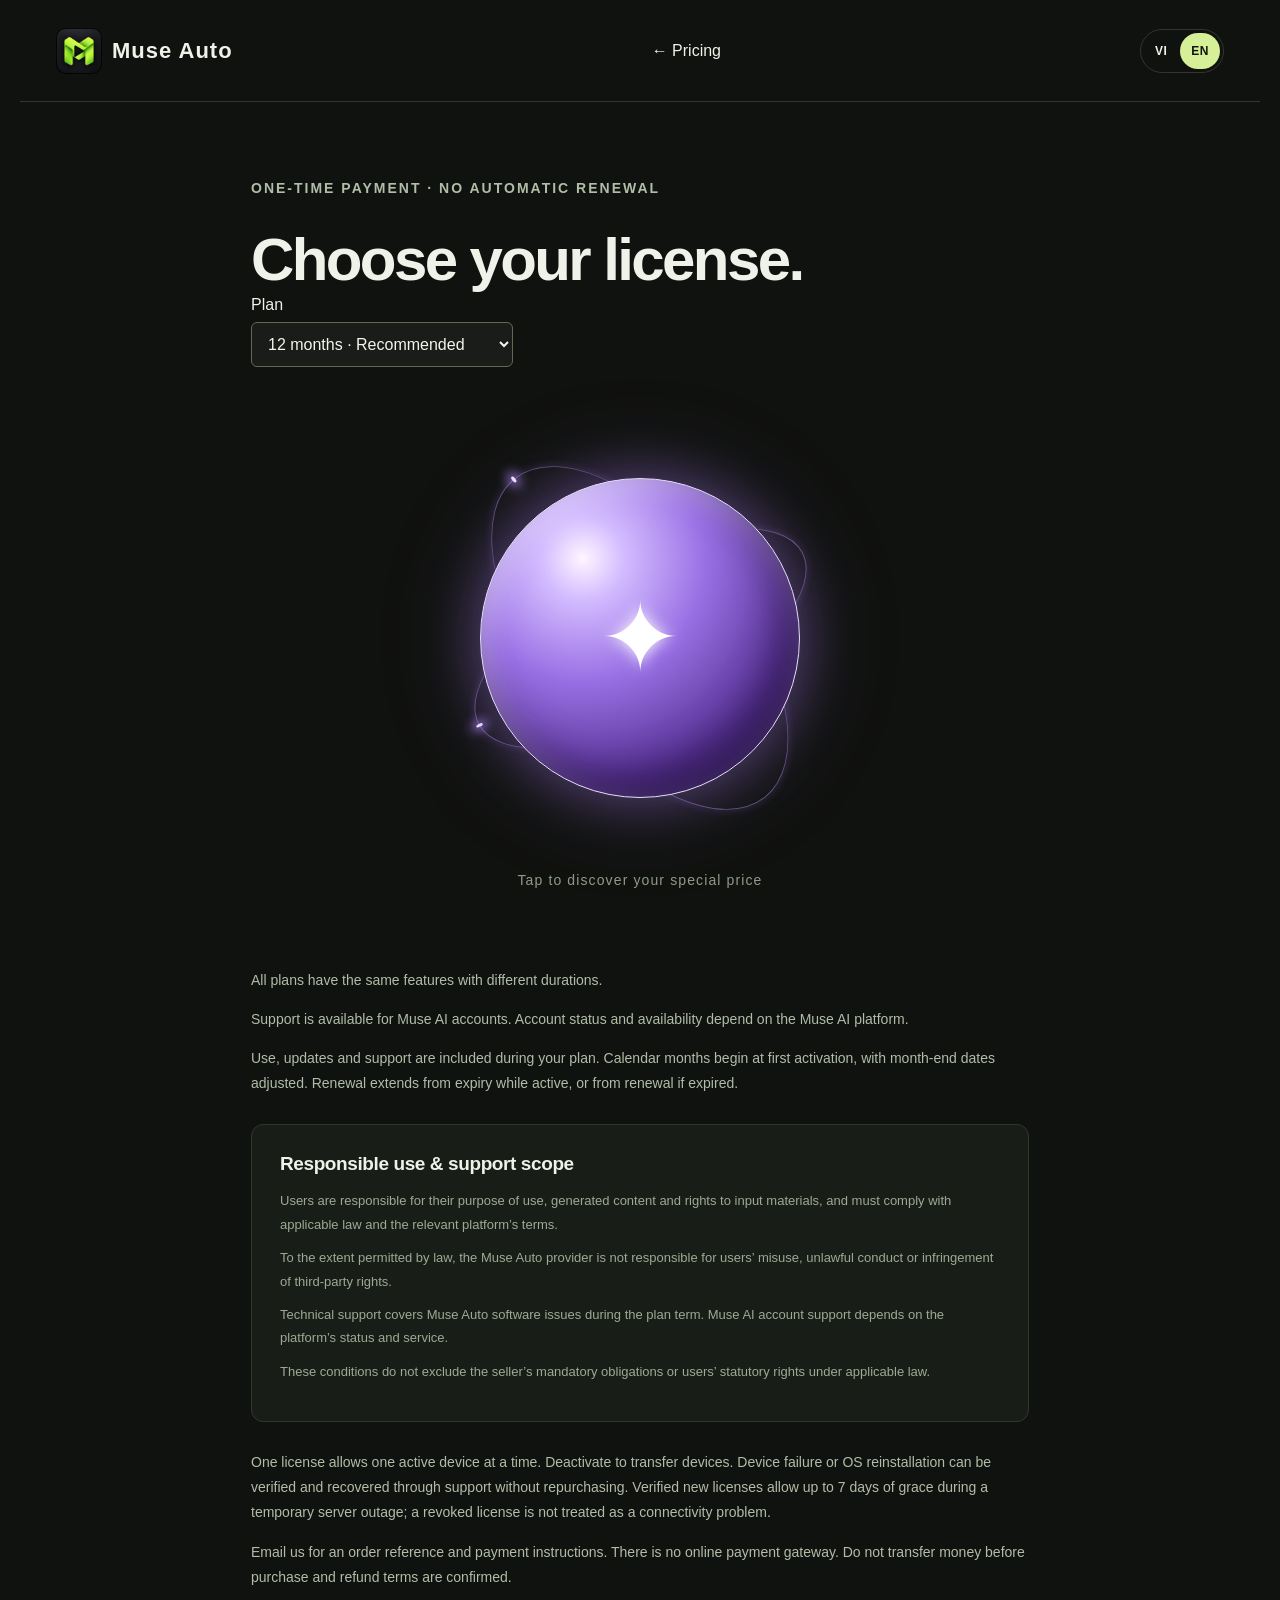
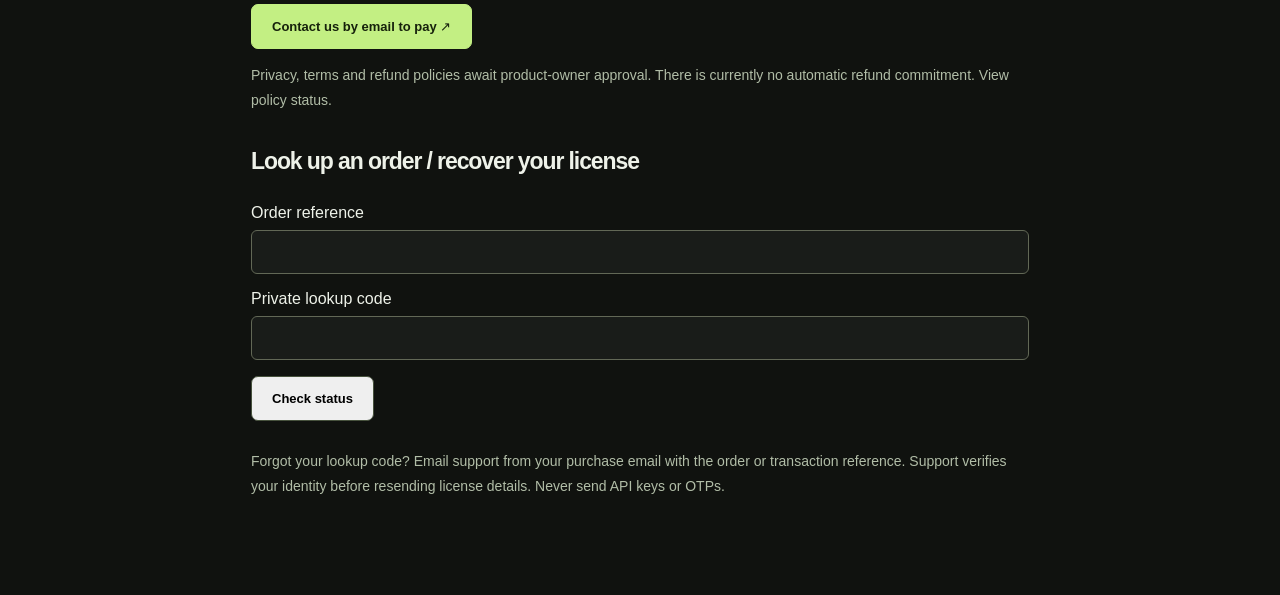
==== commit 259cc97a: "Remove account quantities from Muse AI offer" ====
--- a/website/checkout.html
+++ b/website/checkout.html
@@ -1 +1 @@
-<!doctype html><html lang="vi"><head><meta charset="utf-8"><meta name="viewport" content="width=device-width,initial-scale=1"><meta name="referrer" content="no-referrer"><title>Mua license — Muse Auto</title><link rel="stylesheet" href="style.css"><script type="module" src="checkout.js"></script><link rel="icon" href="favicon.ico?v=1" sizes="any"><link rel="apple-touch-icon" href="muse-auto-logo.png"></head><body><header class="nav wrap"><a class="brand" href="index.html"><img class="brand-logo" src="muse-auto-logo.png" width="48" height="48" alt="">Muse Auto</a><a href="index.html#plans">← Bảng giá</a></header><main class="wrap policy"><p class="eyebrow">THANH TOÁN MỘT LẦN · KHÔNG TỰ GIA HẠN</p><h1>Chọn license của bạn.</h1><label>Gói <select id="plan"><option value="month1">1 tháng · Trải nghiệm</option><option value="month3">3 tháng · Sử dụng ngắn hạn</option><option value="month6">6 tháng · Tiết kiệm</option><option value="month12" selected>12 tháng · Đề xuất</option></select></label><div id="lucky-offer"></div><p id="original-price" hidden></p><h2 id="price">1.199.000đ</h2><p id="promotion" class="promotion-note" aria-live="polite"></p><p>Các gói cùng tính năng, khác thời hạn sử dụng.</p><p>Ưu đãi theo gói: 1 tháng tặng 1 tài khoản, 3 tháng tặng 3 tài khoản, 6 tháng tặng 5 tài khoản và 12 tháng tặng 10 tài khoản Muse AI; mỗi tài khoản có 1 tỷ token.</p><p>Tài khoản ưu đãi được sử dụng đến khi hết token. Tài khoản và hạn mức cần được xác nhận khi bàn giao; mỗi tài khoản tặng kèm được đổi 1–1 tối đa 1 lần.</p><p id="term"></p><section class="support-scope"><h3>Sử dụng có trách nhiệm &amp; phạm vi hỗ trợ</h3><p>Người dùng chịu trách nhiệm về mục đích sử dụng, nội dung tạo ra và quyền sử dụng dữ liệu đầu vào; phải tuân thủ pháp luật và điều khoản của nền tảng liên quan.</p><p>Bên cung cấp Muse Auto không chịu trách nhiệm cho hành vi sử dụng tool sai mục đích, vi phạm pháp luật hoặc quyền của bên thứ ba do người dùng thực hiện, trong phạm vi pháp luật cho phép.</p><p>Hỗ trợ kỹ thuật áp dụng cho lỗi và vấn đề của phần mềm Muse Auto trong thời hạn hỗ trợ của gói. Mỗi tài khoản Muse AI tặng kèm được đổi 1–1 tối đa 1 lần. Trạng thái, hạn mức và gián đoạn dịch vụ vẫn phụ thuộc Muse AI.</p><p>Các điều kiện này không loại trừ trách nhiệm bắt buộc của bên bán hoặc quyền hợp pháp của người dùng theo pháp luật áp dụng.</p></section><p>Mỗi license cho một máy hoạt động tại một thời điểm. Có hủy kích hoạt để chuyển máy; máy hỏng/cài lại hệ điều hành được hỗ trợ xác minh và phục hồi, không phải mua lại. License mới đã xác thực có grace tối đa 7 ngày khi server tạm lỗi; server thu hồi license sẽ không được coi là mất kết nối.</p><p id="offline-note">Liên hệ email để nhận mã đơn và hướng dẫn thanh toán. Chưa có cổng thanh toán trực tuyến. Không chuyển tiền trước khi được xác nhận điều kiện mua và hoàn tiền.</p><a class="button primary" id="contact" href="mailto:charlie.nguyen.forwork@gmail.com">Liên hệ email để thanh toán ↗</a><p>Chính sách quyền riêng tư, điều khoản và hoàn tiền đang chờ chủ sản phẩm duyệt; chưa có cam kết hoàn tiền tự động. <a href="refund.html">Xem trạng thái chính sách</a>.</p><form id="create" hidden><h2>Tạo đơn để được hướng dẫn thanh toán</h2><label>Email nhận thông tin đơn <input id="email" type="email" required maxlength="254" autocomplete="email"></label><label>Mã license hiện có (chỉ khi gia hạn gói tháng) <input id="renewal" type="password" autocomplete="off"></label><button class="button">Tạo đơn chờ thanh toán</button><p>Đơn mới chưa có quyền sử dụng. Chỉ cấp license khi quản trị xác nhận giao dịch thực tế; ảnh chuyển khoản không tự động xác nhận thanh toán.</p></form><pre id="receipt"></pre><a id="save-receipt" hidden download="muse-auto-don-hang.txt">Lưu thông tin tra cứu</a><h2>Tra cứu đơn / nhận lại license</h2><form id="lookup"><label>Mã đơn <input id="order-id" required autocomplete="off"></label><label>Mã tra cứu riêng <input id="lookup-token" type="password" autocomplete="off"></label><button class="button">Kiểm tra trạng thái</button></form><p>Quên mã tra cứu? Gửi email hỗ trợ từ email đã mua kèm mã đơn hoặc giao dịch. Hỗ trợ xác minh trước khi gửi lại thông tin, không gửi API key/OTP.</p><pre id="result" role="status" aria-live="polite"></pre></main></body></html>
+<!doctype html><html lang="vi"><head><meta charset="utf-8"><meta name="viewport" content="width=device-width,initial-scale=1"><meta name="referrer" content="no-referrer"><title>Mua license — Muse Auto</title><link rel="stylesheet" href="style.css"><script type="module" src="checkout.js"></script><link rel="icon" href="favicon.ico?v=1" sizes="any"><link rel="apple-touch-icon" href="muse-auto-logo.png"></head><body><header class="nav wrap"><a class="brand" href="index.html"><img class="brand-logo" src="muse-auto-logo.png" width="48" height="48" alt="">Muse Auto</a><a href="index.html#plans">← Bảng giá</a></header><main class="wrap policy"><p class="eyebrow">THANH TOÁN MỘT LẦN · KHÔNG TỰ GIA HẠN</p><h1>Chọn license của bạn.</h1><label>Gói <select id="plan"><option value="month1">1 tháng · Trải nghiệm</option><option value="month3">3 tháng · Sử dụng ngắn hạn</option><option value="month6">6 tháng · Tiết kiệm</option><option value="month12" selected>12 tháng · Đề xuất</option></select></label><div id="lucky-offer"></div><p id="original-price" hidden></p><h2 id="price">1.199.000đ</h2><p id="promotion" class="promotion-note" aria-live="polite"></p><p>Các gói cùng tính năng, khác thời hạn sử dụng.</p><p>Hỗ trợ liên quan đến tài khoản Muse AI. Trạng thái và khả năng sử dụng phụ thuộc nền tảng Muse AI.</p><p></p><p id="term"></p><section class="support-scope"><h3>Sử dụng có trách nhiệm &amp; phạm vi hỗ trợ</h3><p>Người dùng chịu trách nhiệm về mục đích sử dụng, nội dung tạo ra và quyền sử dụng dữ liệu đầu vào; phải tuân thủ pháp luật và điều khoản của nền tảng liên quan.</p><p>Bên cung cấp Muse Auto không chịu trách nhiệm cho hành vi sử dụng tool sai mục đích, vi phạm pháp luật hoặc quyền của bên thứ ba do người dùng thực hiện, trong phạm vi pháp luật cho phép.</p><p>Hỗ trợ kỹ thuật áp dụng cho lỗi và vấn đề của phần mềm Muse Auto trong thời hạn hỗ trợ của gói. Hỗ trợ tài khoản Muse AI phụ thuộc trạng thái và dịch vụ của Muse AI.</p><p>Các điều kiện này không loại trừ trách nhiệm bắt buộc của bên bán hoặc quyền hợp pháp của người dùng theo pháp luật áp dụng.</p></section><p>Mỗi license cho một máy hoạt động tại một thời điểm. Có hủy kích hoạt để chuyển máy; máy hỏng/cài lại hệ điều hành được hỗ trợ xác minh và phục hồi, không phải mua lại. License mới đã xác thực có grace tối đa 7 ngày khi server tạm lỗi; server thu hồi license sẽ không được coi là mất kết nối.</p><p id="offline-note">Liên hệ email để nhận mã đơn và hướng dẫn thanh toán. Chưa có cổng thanh toán trực tuyến. Không chuyển tiền trước khi được xác nhận điều kiện mua và hoàn tiền.</p><a class="button primary" id="contact" href="mailto:charlie.nguyen.forwork@gmail.com">Liên hệ email để thanh toán ↗</a><p>Chính sách quyền riêng tư, điều khoản và hoàn tiền đang chờ chủ sản phẩm duyệt; chưa có cam kết hoàn tiền tự động. <a href="refund.html">Xem trạng thái chính sách</a>.</p><form id="create" hidden><h2>Tạo đơn để được hướng dẫn thanh toán</h2><label>Email nhận thông tin đơn <input id="email" type="email" required maxlength="254" autocomplete="email"></label><label>Mã license hiện có (chỉ khi gia hạn gói tháng) <input id="renewal" type="password" autocomplete="off"></label><button class="button">Tạo đơn chờ thanh toán</button><p>Đơn mới chưa có quyền sử dụng. Chỉ cấp license khi quản trị xác nhận giao dịch thực tế; ảnh chuyển khoản không tự động xác nhận thanh toán.</p></form><pre id="receipt"></pre><a id="save-receipt" hidden download="muse-auto-don-hang.txt">Lưu thông tin tra cứu</a><h2>Tra cứu đơn / nhận lại license</h2><form id="lookup"><label>Mã đơn <input id="order-id" required autocomplete="off"></label><label>Mã tra cứu riêng <input id="lookup-token" type="password" autocomplete="off"></label><button class="button">Kiểm tra trạng thái</button></form><p>Quên mã tra cứu? Gửi email hỗ trợ từ email đã mua kèm mã đơn hoặc giao dịch. Hỗ trợ xác minh trước khi gửi lại thông tin, không gửi API key/OTP.</p><pre id="result" role="status" aria-live="polite"></pre></main></body></html>
--- a/website/style.css
+++ b/website/style.css
@@ -33,3 +33,10 @@
 .account-gifts{padding-left:20px;color:var(--lime);font-size:15px;line-height:1.9;margin:18px 0}
 
 .lucky-offer{display:flex;align-items:center;gap:28px;padding:28px;margin:28px 0 36px;border:1px solid #9a86ef55;border-radius:24px;background:radial-gradient(ellipse at 10% 50%,#7956bd24,transparent 65%);text-align:left}.lucky-offer h3{margin:0 0 8px}.lucky-offer p{margin:0;line-height:1.6}.lucky-orb{position:relative;flex:0 0 112px;width:112px;height:112px;border-radius:50%;border:1px solid #d6c5ff;background:radial-gradient(circle at 32% 25%,#fff5ff 0%,#d3bbff 13%,#9970e4 38%,#553193 70%,#211a46 100%);box-shadow:inset -10px -12px 22px #22123e88,0 0 32px #a67cef77;color:white;cursor:pointer;animation:orb-float 3s ease-in-out infinite;font:700 25px inherit;transition:transform .3s,box-shadow .3s}.lucky-orb:hover{box-shadow:0 0 48px #b08dffa0}.lucky-orb:focus-visible{outline:3px solid #9e7df0;outline-offset:8px}.orb-core{font-size:40px;text-shadow:0 0 16px white}.orb-value{position:absolute;inset:0;display:grid;place-items:center;font-size:29px;font-weight:800;text-shadow:0 2px 6px #291947}.revealed .orb-core{opacity:.15}.revealed .lucky-orb{animation:orb-reveal .65s ease-out;cursor:default;opacity:1}#original-price{text-decoration:line-through;opacity:.65;margin-bottom:0}@keyframes orb-float{50%{transform:translateY(-7px);box-shadow:inset -10px -12px 22px #22123e88,0 0 44px #a67cef99}}@keyframes orb-reveal{50%{transform:scale(1.14);box-shadow:0 0 65px #c4a6ff}}@media(max-width:600px){.lucky-offer{gap:18px;padding:22px 16px}.lucky-orb{flex-basis:88px;width:88px;height:88px}.orb-value{font-size:24px}.lucky-offer h3{font-size:18px}}@media(prefers-reduced-motion:reduce){.lucky-orb,.revealed .lucky-orb{animation:none;transition:none}}
+/* The reward card only materializes after the orb has burst. */
+.lucky-offer:not(.revealed){justify-content:center;padding:36px 0 48px;min-height:340px;border:0;background:none;gap:0;isolation:isolate}.lucky-offer:not(.revealed) .orb-details{display:none}.orb-stage{position:relative;display:grid;place-items:center;flex-shrink:0}.lucky-offer:not(.revealed) .orb-stage{width:280px;height:280px}.lucky-offer:not(.revealed) .lucky-orb{width:220px;height:220px;flex-basis:220px;border-color:#eadfff;box-shadow:inset -18px -22px 36px #25103d99,inset 5px 8px 28px #fff6,0 0 55px #a67cef70,0 0 110px #9870df30;animation:orb-breathe 3s ease-in-out infinite;z-index:2}.lucky-offer:not(.revealed) .orb-core{font-size:74px;display:block;animation:orb-star 12s linear infinite}.lucky-orb:disabled{color:#fff}.orb-ring{position:absolute;inset:3%;border:1px solid #bca0ff70;border-radius:50%;pointer-events:none;box-shadow:0 0 14px #a67cef30}.ring-one{transform:rotate(-28deg) scaleY(.42);animation:orbit-one 7s linear infinite}.ring-two{inset:-2%;transform:rotate(52deg) scaleY(.5);animation:orbit-two 9s linear infinite}.orb-ring::after{content:'';position:absolute;top:50%;left:-4px;width:7px;height:7px;background:#f1e3ff;border-radius:50%;box-shadow:0 0 16px 5px #b58bff}.orb-shockwave{position:absolute;inset:10%;border-radius:50%;border:3px solid #ede0ff;opacity:0;pointer-events:none}.orb-particles{position:absolute;inset:50%;pointer-events:none;z-index:3}.orb-particles i{position:absolute;width:7px;height:7px;background:#dbc1ff;box-shadow:0 0 12px #bc8aff;opacity:0;border-radius:2px}.spinning .lucky-orb{animation:orb-charge 1.25s cubic-bezier(.6,0,.3,1) forwards!important}.spinning .orb-core{animation:orb-star .35s linear infinite!important}.spinning .orb-ring{animation-duration:.6s}.bursting .lucky-orb{animation:orb-pop .65s ease-out forwards!important}.bursting .orb-ring{opacity:0}.bursting .orb-shockwave{animation:orb-wave .65s ease-out forwards}.bursting .orb-particles i{animation:orb-spark .65s ease-out forwards}.revealed .orb-ring,.revealed .orb-shockwave,.revealed .orb-particles{display:none}.revealed .orb-details{animation:reward-in .55s ease-out}.lucky-offer.revealed{animation:reward-in .55s ease-out}.revealed .orb-stage{width:112px;height:112px} @keyframes orb-breathe{50%{filter:brightness(1.18);box-shadow:inset -18px -22px 36px #25103d99,inset 5px 8px 28px #fff6,0 0 75px #b88aff99,0 0 130px #9870df40}}@keyframes orb-star{to{transform:rotate(360deg)}}@keyframes orbit-one{to{transform:rotate(332deg) scaleY(.42)}}@keyframes orbit-two{to{transform:rotate(-308deg) scaleY(.5)}}@keyframes orb-charge{0%{transform:scale(1) rotate(0)}55%{transform:scale(.88) rotate(250deg);filter:brightness(1.4)}85%{transform:scale(1.05) rotate(590deg);filter:brightness(2)}100%{transform:scale(.8) rotate(720deg);filter:brightness(2.5)}}@keyframes orb-pop{0%{transform:scale(.8);filter:brightness(3);opacity:1}45%{transform:scale(1.4);filter:brightness(3.5);opacity:.9}100%{transform:scale(1.7);opacity:0}}@keyframes orb-wave{0%{transform:scale(.5);opacity:1}100%{transform:scale(2);opacity:0}}@keyframes orb-spark{0%{transform:translate(0,0) scale(1.2);opacity:1}100%{transform:translate(var(--x),var(--y)) rotate(var(--turn)) scale(.3);opacity:0}}@keyframes reward-in{from{opacity:0;transform:translateY(12px)}to{opacity:1;transform:translateY(0)}}@media(max-width:600px){.lucky-offer:not(.revealed){min-height:290px;padding:24px 0 40px}.lucky-offer:not(.revealed) .orb-stage{width:240px;height:240px}.lucky-offer:not(.revealed) .lucky-orb{width:190px;height:190px;flex-basis:190px}.revealed .orb-stage{width:88px;height:88px}}@media(prefers-reduced-motion:reduce){.lucky-offer *,.lucky-offer.revealed{animation:none!important;transition:none!important}}
+.pricing-reveal{display:none}.prices-revealed .pricing-reveal{display:block;animation:reward-in .65s ease-out}body:not(.prices-revealed) #price,body:not(.prices-revealed) #promotion,body:not(.prices-revealed) #original-price{display:none}.lucky-offer:not(.revealed){flex-direction:column;min-height:510px;padding:48px 0 40px;gap:36px}.lucky-offer:not(.revealed) .orb-stage{width:390px;height:390px}.lucky-offer:not(.revealed) .lucky-orb{width:320px;height:320px;flex-basis:320px}.lucky-offer:not(.revealed) .orb-core{font-size:96px}.orb-hint{font-size:13px;letter-spacing:.08em;color:#c8bcd9;text-align:center;font-weight:400;opacity:.8}.revealed .orb-hint{display:none}.spinning .orb-hint,.bursting .orb-hint{opacity:0;transition:opacity .25s}@media(max-width:600px){.lucky-offer:not(.revealed){min-height:390px;padding:32px 0;gap:24px}.lucky-offer:not(.revealed) .orb-stage{width:min(300px,85vw);height:min(300px,85vw)}.lucky-offer:not(.revealed) .lucky-orb{width:250px;height:250px;flex-basis:250px}.lucky-offer:not(.revealed) .orb-core{font-size:84px}.orb-hint{font-size:12px;letter-spacing:.04em}}
+.macos-help{border-top:1px solid var(--line);scroll-margin-top:32px}.macos-help>p{max-width:900px;line-height:1.8;color:var(--muted)}.mac-help-link{display:block;font-size:13px;margin:12px 0 18px;line-height:1.6}.mac-help-grid{display:grid;grid-template-columns:1fr 1.35fr;gap:32px;margin:32px 0}.mac-help-grid article{padding:24px;border:1px solid var(--line);border-radius:18px;background:var(--panel)}.macos-help h3{font-size:20px;margin:0 0 12px}.mac-help-grid p,.macos-help details p{color:var(--muted);line-height:1.8;font-size:15px}.mac-help-grid figure{margin:24px 0 0}.mac-help-grid img{display:block;width:100%;height:auto;object-fit:contain;border-radius:12px;background:#ecebea}.mac-help-grid figcaption{color:var(--muted);font-size:12px;line-height:1.7;margin-top:12px}.mac-help-notice{border-left:2px solid var(--lime);padding:12px 18px;background:var(--panel)}.macos-help details{margin:24px 0;padding:20px;border:1px solid var(--line);border-radius:12px}.macos-help summary{cursor:pointer;color:var(--lime)}@media(max-width:700px){.mac-help-grid{grid-template-columns:1fr;gap:20px}.mac-help-grid article{padding:18px}.macos-help h2{font-size:32px;overflow-wrap:anywhere}}
+
+
+.hero.hero-intro{grid-template-columns:1fr;min-height:0}.hero-intro .hero-copy{max-width:900px}.hero-intro h1{max-width:900px}.demo-video-grid{display:grid;grid-template-columns:repeat(2,minmax(0,1fr));gap:28px}.demo-video-grid .video-demo{align-self:start;margin:0}.demo-showcase .section-top{margin-bottom:32px}.demo-video-grid figcaption{font-size:14px}@media(max-width:700px){.demo-video-grid{grid-template-columns:1fr;gap:28px}}
